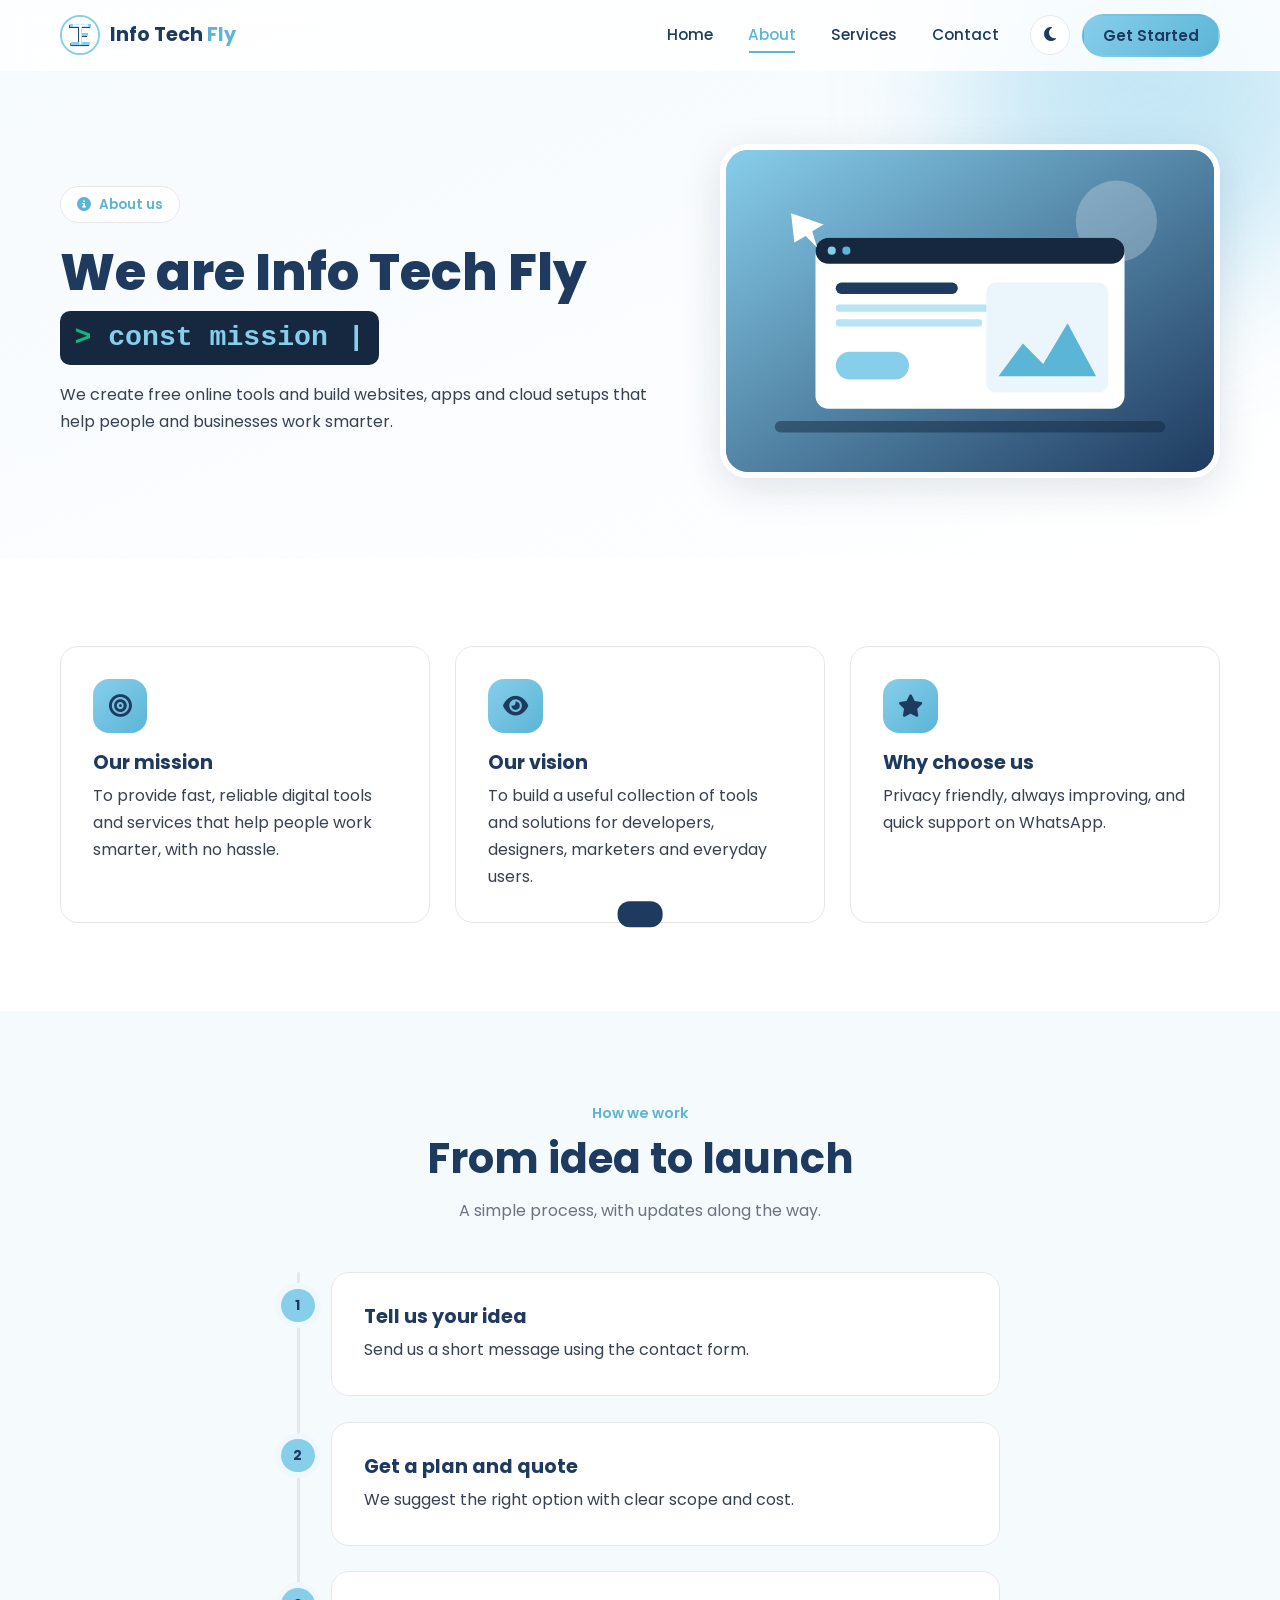
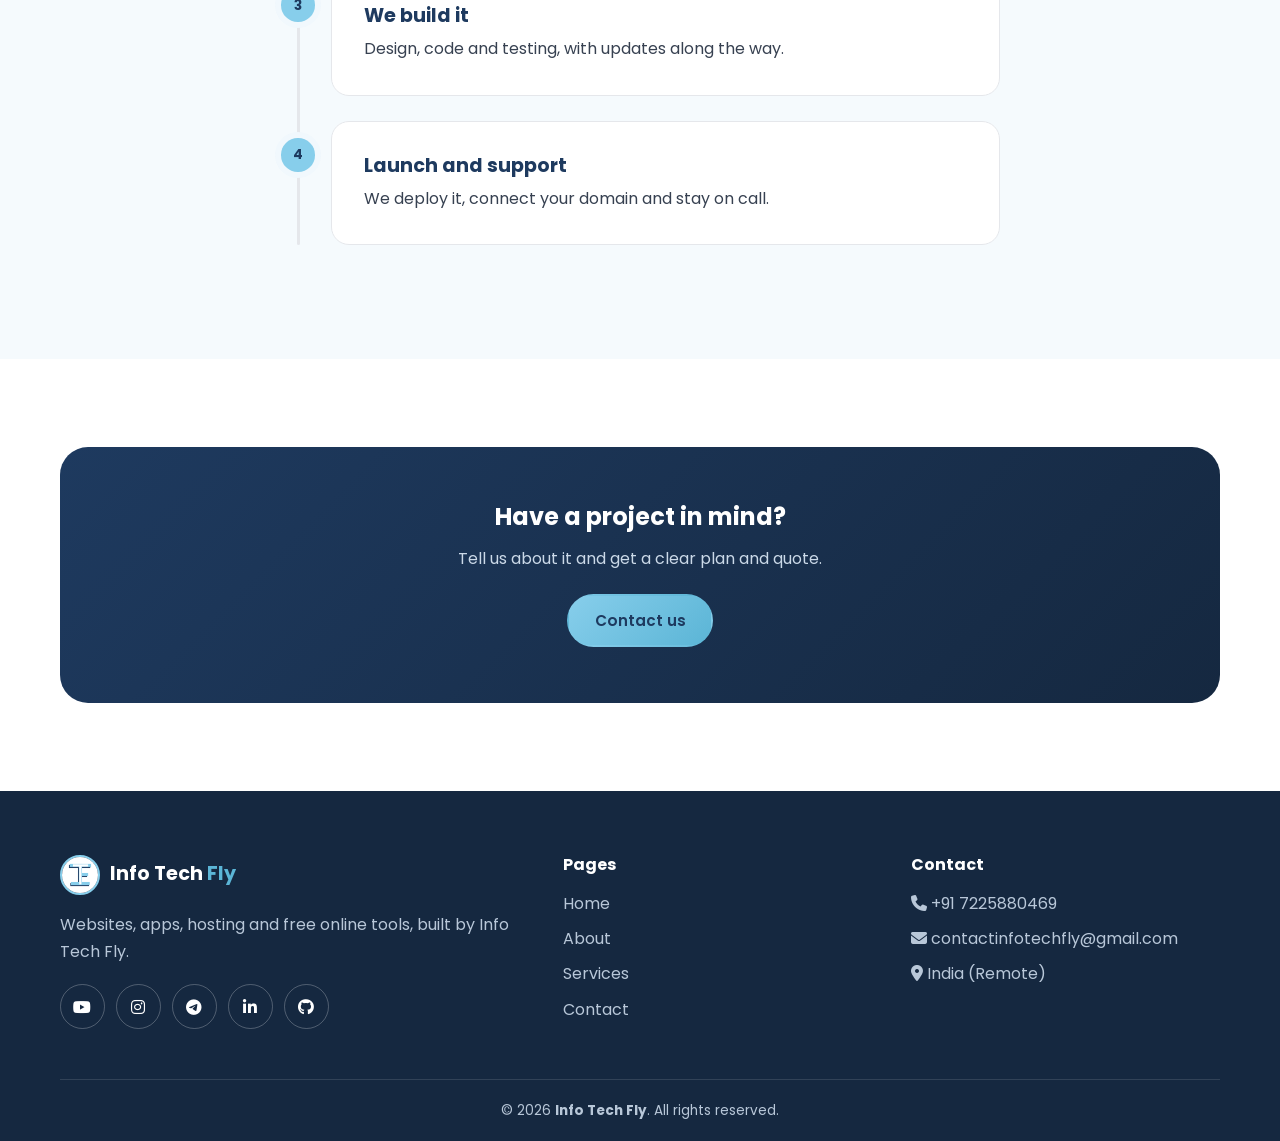
==== about.html @ 11a646c5 "Code" ====
<!DOCTYPE html>
<html lang="en">
  <head>
    <meta charset="UTF-8">
    <script async
      src="https://www.googletagmanager.com/gtag/js?id=G-BWQW6Z6Z4K"></script>
    <script>
  window.dataLayer = window.dataLayer || [];
  function gtag(){dataLayer.push(arguments);}
  gtag('js', new Date());
  gtag('config', 'G-BWQW6Z6Z4K');
</script>
    <meta name="viewport"
      content="width=device-width, initial-scale=1, viewport-fit=cover">
    <title>About | Info Tech Fly</title>
    <meta name="description"
      content="Learn about Info Tech Fly: our mission, vision and how we work.">
    <meta name="theme-color" content="#1E3A5F">
    <link rel="icon" href="img/Logo.png" type="image/png">
    <link rel="preconnect" href="https://fonts.googleapis.com"><link
      rel="preconnect" href="https://fonts.gstatic.com" crossorigin>
    <link
      href="https://fonts.googleapis.com/css2?family=Poppins:wght@400;500;600;700;800&display=swap"
      rel="stylesheet">
    <link rel="stylesheet"
      href="https://cdnjs.cloudflare.com/ajax/libs/font-awesome/6.5.1/css/all.min.css">
    <link rel="stylesheet" href="css/style.css">
    <script src="js/components.js"></script>
  </head>
  <body>
    <main>
      <section class="phero"><div class="blob a"></div><div class="wrap">
          <div data-a="left"><span class="badge"><i
                class="fa-solid fa-circle-info"></i> About us</span><h1>We are
              Info Tech Fly<span class="type code"
                data-type="const mission = &quot;simple&quot;;|laptop.open(&quot;ideas&quot;);|git push origin launch;|deploy(&quot;cloud&quot;);"></span></h1>
            <p class="lead">We create free online tools and build websites, apps
              and cloud setups that help people and businesses work
              smarter.</p></div>
          <div class="visual" data-a="right"><div class="frame"><img
                data-parallax="-0.05" src="img/about.svg"
                alt="Info Tech Fly team illustration"></div></div></div></section>
      <section><div class="wrap"><div class="grid">
            <div class="card" data-a="up"><div class="ic"><i
                  class="fa-solid fa-bullseye"></i></div><h3>Our
                mission</h3><p>To provide fast, reliable digital tools and
                services that help people work smarter, with no
                hassle.</p></div>
            <div class="card" data-a="up"><div class="ic"><i
                  class="fa-solid fa-eye"></i></div><h3>Our vision</h3><p>To
                build a useful collection of tools and solutions for developers,
                designers, marketers and everyday users.</p></div>
            <div class="card" data-a="up"><div class="ic"><i
                  class="fa-solid fa-star"></i></div><h3>Why choose
                us</h3><p>Privacy friendly, always improving, and quick support
                on WhatsApp.</p></div></div></div></section>
      <section class="alt"><div class="wrap"><div class="sh"
            data-a="up"><span>How we work</span><h2>From idea to launch</h2><p>A
              simple process, with updates along the way.</p></div><div
            class="tl"><i></i></div></div></section>
      <section><div class="wrap"><div class="cta" data-a="zoom"><h2>Have a
              project in mind?</h2><p>Tell us about it and get a clear plan and
              quote.</p><a href="contact.html" class="btn">Contact
              us</a></div></div></section>
    </main>
    <div id="site-footer"></div>
    <script src="js/data.js"></script>
    <script src="js/main.js"></script>
  </body></html>
---- css/style.css ----
:root {
  --sky: #87ceeb;
  --sky-d: #5bb5d6;
  --navy: #1e3a5f;
  --navy-d: #152840;
  --bg: #fff;
  --bg2: #f1f8fd;
  --card: #fff;
  --tx: #374151;
  --hc: #1e3a5f;
  --mu: #6b7280;
  --bd: #e5e7eb;
  --hd: rgba(255, 255, 255, 0.82);
  --sh: 0 10px 40px rgba(30, 58, 95, 0.14);
  --r: 18px;
  --t: 0.35s cubic-bezier(0.4, 0, 0.2, 1);
}
[data-theme="dark"] {
  --bg: #0b1625;
  --bg2: #0f2036;
  --card: #142842;
  --tx: #c9d6e4;
  --hc: #d7efff;
  --mu: #93a7bd;
  --bd: #24405f;
  --hd: rgba(11, 22, 37, 0.82);
  --sh: 0 10px 40px rgba(0, 0, 0, 0.45);
}
* {
  box-sizing: border-box;
  margin: 0;
  padding: 0;
}
html {
  scroll-behavior: smooth;
  scroll-padding-top: 5rem;
  -webkit-text-size-adjust: 100%;
  overflow-x: hidden;
  max-width: 100%;
}
body {
  font:
    400 16px/1.7 Poppins,
    system-ui,
    sans-serif;
  background: var(--bg);
  color: var(--tx);
  overflow-x: hidden;
  max-width: 100vw;
  position: relative;
  transition:
    background 0.3s,
    color 0.3s;
}
img {
  max-width: 100%;
  display: block;
}
a {
  color: inherit;
  text-decoration: none;
}
ul {
  list-style: none;
}
h1,
h2,
h3,
h4 {
  color: var(--hc);
  line-height: 1.2;
}
:focus-visible {
  outline: 3px solid var(--sky-d);
  outline-offset: 3px;
}
.wrap {
  width: min(1160px, 92%);
  margin: 0 auto;
}
section {
  padding: 5.5rem 0;
}
.alt {
  background: color-mix(in srgb, var(--bg2) 72%, transparent);
}
#prog {
  position: fixed;
  top: 0;
  left: 0;
  height: 3px;
  width: 100%;
  transform: scaleX(0);
  transform-origin: left;
  background: linear-gradient(90deg, var(--sky), var(--sky-d));
  z-index: 100;
}
.hdr {
  position: fixed;
  inset: 0 0 auto;
  z-index: 90;
  background: var(--hd);
  backdrop-filter: blur(14px);
  -webkit-backdrop-filter: blur(14px);
  border-bottom: 1px solid transparent;
  transition:
    box-shadow var(--t),
    border-color var(--t);
  width: 100%;
  max-width: 100vw;
}
.hdr.scrolled {
  box-shadow: 0 4px 24px rgba(0, 0, 0, 0.12);
  border-color: var(--bd);
}
.hdr .wrap {
  display: flex;
  align-items: center;
  gap: 1rem;
  height: 4.4rem;
  transition: height var(--t);
  min-width: 0;
}
.hdr.scrolled .wrap {
  height: 3.7rem;
}
.brand {
  display: flex;
  align-items: center;
  gap: 0.6rem;
  font-weight: 700;
  font-size: 1.2rem;
  color: var(--hc);
  margin-right: auto;
  min-width: 0;
}
.brand span:last-child {
  white-space: nowrap;
  overflow: hidden;
  text-overflow: ellipsis;
}
.brand b {
  color: var(--sky-d);
}
.logo {
  width: 2.5rem;
  height: 2.5rem;
  border-radius: 50%;
  overflow: hidden;
  background: #fff;
  border: 2px solid var(--sky);
  display: grid;
  place-items: center;
  transition: transform 0.6s;
  flex: none;
}
.brand:hover .logo {
  transform: rotate(360deg);
}
.logo img {
  width: 100%;
  height: 100%;
  object-fit: cover;
}
.menu {
  display: flex;
  gap: 0.3rem;
}
.menu a {
  position: relative;
  padding: 0.45rem 0.95rem;
  font-weight: 500;
  font-size: 0.95rem;
  color: var(--hc);
  border-radius: 99px;
  transition: color 0.25s;
  white-space: nowrap;
}
.menu a::after {
  content: "";
  position: absolute;
  left: 1rem;
  right: 1rem;
  bottom: 0.15rem;
  height: 2px;
  background: var(--sky-d);
  transform: scaleX(0);
  transition: transform 0.3s;
}
.menu a:hover::after,
.menu a.on::after {
  transform: scaleX(1);
}
.menu a.on {
  color: var(--sky-d);
}
.tbtn {
  width: 2.5rem;
  height: 2.5rem;
  border-radius: 50%;
  border: 1.5px solid var(--bd);
  background: var(--card);
  color: var(--hc);
  cursor: pointer;
  font-size: 1rem;
  flex: none;
  transition:
    transform 0.4s,
    background 0.3s;
}
.tbtn:hover {
  transform: rotate(25deg) scale(1.1);
  background: var(--sky);
  color: var(--navy);
}
.tbtn .fa-sun {
  display: none;
}
[data-theme="dark"] .tbtn .fa-sun {
  display: inline;
}
[data-theme="dark"] .tbtn .fa-moon {
  display: none;
}
.burger {
  display: none;
  width: 2.5rem;
  height: 2.5rem;
  border: 0;
  background: none;
  cursor: pointer;
  flex-direction: column;
  justify-content: center;
  gap: 5px;
  align-items: center;
  flex: none;
}
.burger i {
  width: 22px;
  height: 2px;
  background: var(--hc);
  transition:
    transform 0.3s,
    opacity 0.3s;
}
.burger.on i:nth-child(1) {
  transform: translateY(7px) rotate(45deg);
}
.burger.on i:nth-child(2) {
  opacity: 0;
}
.burger.on i:nth-child(3) {
  transform: translateY(-7px) rotate(-45deg);
}
.btn {
  position: relative;
  overflow: hidden;
  display: inline-flex;
  align-items: center;
  justify-content: center;
  gap: 0.55rem;
  padding: 0.8rem 1.6rem;
  border-radius: 99px;
  border: 2px solid transparent;
  font: 600 0.95rem Poppins;
  cursor: pointer;
  color: var(--navy);
  background: linear-gradient(135deg, var(--sky), var(--sky-d));
  transition:
    transform 0.25s,
    box-shadow 0.25s;
  white-space: nowrap;
}
.btn::after {
  content: "";
  position: absolute;
  top: 0;
  left: -80%;
  width: 50%;
  height: 100%;
  background: linear-gradient(
    100deg,
    transparent,
    rgba(255, 255, 255, 0.55),
    transparent
  );
  transform: skewX(-20deg);
  transition: left 0.6s;
}
.btn:hover {
  transform: translateY(-3px);
  box-shadow: 0 10px 26px rgba(91, 181, 214, 0.55);
}
.btn:hover::after {
  left: 130%;
}
.btn.out {
  background: transparent;
  border-color: var(--sky-d);
  color: var(--hc);
}
.btn.out:hover {
  background: var(--sky);
  color: var(--navy);
}
.btn:disabled {
  opacity: 0.65;
  cursor: wait;
}
.hero {
  position: relative;
  min-height: 100vh;
  display: flex;
  align-items: center;
  padding: 8rem 0 4rem;
  background: linear-gradient(
    160deg,
    color-mix(in srgb, var(--bg2) 75%, transparent),
    transparent
  );
  overflow: hidden;
}
.blob {
  position: absolute;
  border-radius: 50%;
  filter: blur(70px);
  opacity: 0.45;
  animation: blob 14s ease-in-out infinite;
  pointer-events: none;
}
.blob.a {
  width: 380px;
  height: 380px;
  background: var(--sky);
  top: -90px;
  right: -60px;
}
.blob.b {
  width: 300px;
  height: 300px;
  background: var(--sky-d);
  bottom: -80px;
  left: -60px;
  animation-delay: -6s;
  opacity: 0.3;
}
@keyframes blob {
  50% {
    transform: translate(40px, 30px) scale(1.15);
  }
}
.hero .wrap {
  position: relative;
  display: grid;
  grid-template-columns: 1.1fr 0.9fr;
  gap: 3rem;
  align-items: center;
  min-width: 0;
}
.badge {
  display: inline-flex;
  gap: 0.5rem;
  align-items: center;
  padding: 0.35rem 1rem;
  border-radius: 99px;
  background: var(--card);
  border: 1px solid var(--bd);
  color: var(--sky-d);
  font-weight: 600;
  font-size: 0.85rem;
  margin-bottom: 1.2rem;
  max-width: 100%;
}
.hero h1 {
  font-size: clamp(2.2rem, 5.2vw, 3.8rem);
  font-weight: 800;
  letter-spacing: -0.02em;
  overflow-wrap: break-word;
}
.type {
  display: block;
  min-height: 1.3em;
  color: var(--sky-d);
  overflow-wrap: break-word;
}
.type.code {
  font:
    600 0.55em/1.5 ui-monospace,
    "Cascadia Code",
    Consolas,
    monospace;
  margin-top: 0.5rem;
  padding: 0.35rem 0.9rem;
  border-radius: 10px;
  width: fit-content;
  max-width: 100%;
  background: var(--navy-d);
  color: var(--sky);
  overflow-wrap: anywhere;
}
.type.code::before {
  content: "> ";
  color: #10b981;
}
.type::after {
  content: "|";
  margin-left: 3px;
  animation: caret 1s steps(1) infinite;
}
@keyframes caret {
  50% {
    opacity: 0;
  }
}
.hero p.lead {
  margin: 1.2rem 0 2rem;
  max-width: 34rem;
  font-size: 1.1rem;
}
.row {
  display: flex;
  gap: 0.9rem;
  flex-wrap: wrap;
}
.visual {
  position: relative;
  min-width: 0;
}
.frame {
  border-radius: 28px;
  overflow: hidden;
  box-shadow: var(--sh);
  border: 6px solid var(--card);
  background: linear-gradient(135deg, var(--sky), var(--navy));
  aspect-ratio: 3/2;
  animation: float 7s ease-in-out infinite;
}
.frame img {
  width: 100%;
  height: 100%;
  object-fit: cover;
  transition: transform 0.8s;
}
.frame:hover img {
  transform: scale(1.07);
}
@keyframes float {
  50% {
    transform: translateY(-14px);
  }
}
.chip {
  position: absolute;
  width: 3.4rem;
  height: 3.4rem;
  display: grid;
  place-items: center;
  font-size: 1.5rem;
  border-radius: 16px;
  background: var(--card);
  color: var(--sky-d);
  box-shadow: var(--sh);
  animation: float var(--d, 6s) ease-in-out infinite;
}
.sh {
  text-align: center;
  max-width: 42rem;
  margin: 0 auto 3rem;
}
.sh span {
  display: inline-block;
  color: var(--sky-d);
  font-weight: 600;
  font-size: 0.9rem;
  margin-bottom: 0.5rem;
}
.sh h2 {
  font-size: clamp(1.8rem, 3.6vw, 2.6rem);
  margin-bottom: 0.8rem;
}
.sh p {
  color: var(--mu);
}
.grid {
  display: grid;
  gap: 1.6rem;
  grid-template-columns: repeat(auto-fit, minmax(260px, 1fr));
}
.card {
  background: var(--card);
  border: 1px solid var(--bd);
  border-radius: var(--r);
  padding: 2rem;
  transition:
    transform var(--t),
    box-shadow var(--t),
    border-color var(--t);
  min-width: 0;
}
.card:hover {
  transform: translateY(-8px);
  box-shadow: var(--sh);
  border-color: var(--sky-d);
}
.card .ic {
  width: 3.4rem;
  height: 3.4rem;
  display: grid;
  place-items: center;
  border-radius: 16px;
  font-size: 1.4rem;
  color: var(--navy);
  background: linear-gradient(135deg, var(--sky), var(--sky-d));
  margin-bottom: 1.1rem;
  transition: transform 0.5s;
}
.card:hover .ic {
  transform: rotate(-10deg) scale(1.12);
}
.card h3 {
  font-size: 1.2rem;
  margin-bottom: 0.5rem;
}
.split {
  display: grid;
  grid-template-columns: 1fr 1fr;
  gap: 3.5rem;
  align-items: center;
  min-width: 0;
}
.split .frame {
  animation: none;
}
.stats {
  display: grid;
  grid-template-columns: repeat(auto-fit, minmax(150px, 1fr));
  gap: 1rem;
  margin-top: -3rem;
  position: relative;
  z-index: 2;
}
.stat {
  text-align: center;
  padding: 1.6rem 1rem;
  background: var(--card);
  border-radius: var(--r);
  box-shadow: var(--sh);
  border: 1px solid var(--bd);
}
.stat b {
  display: block;
  font-size: 2.4rem;
  color: var(--sky-d);
  font-weight: 800;
  line-height: 1.1;
}
.cta {
  text-align: center;
  background: linear-gradient(135deg, var(--navy), var(--navy-d));
  color: #cbd9e8;
  border-radius: 28px;
  padding: 3.5rem 1.5rem;
}
.cta h2 {
  color: #fff;
  margin-bottom: 0.8rem;
}
.cta .btn {
  margin-top: 1.4rem;
}
.phero {
  position: relative;
  overflow: hidden;
  padding: 9rem 0 5rem;
  background: linear-gradient(
    160deg,
    color-mix(in srgb, var(--bg2) 75%, transparent),
    transparent
  );
}
.phero .wrap {
  position: relative;
  display: grid;
  grid-template-columns: 1.1fr 0.9fr;
  gap: 3rem;
  align-items: center;
  min-width: 0;
}
.phero h1 {
  font-size: clamp(2rem, 4.6vw, 3.2rem);
  font-weight: 800;
  margin-bottom: 1rem;
  overflow-wrap: break-word;
}
.tl {
  position: relative;
  max-width: 720px;
  margin: 0 auto;
  padding-left: 3.2rem;
}
.tl::before,
.tl i {
  content: "";
  position: absolute;
  left: 1.05rem;
  top: 0;
  width: 3px;
  height: 100%;
  background: var(--bd);
  border-radius: 3px;
}
.tl i {
  background: linear-gradient(var(--sky), var(--sky-d));
  transform-origin: top;
  transform: scaleY(var(--p, 0));
  transition: transform 0.15s linear;
}
.tl .it {
  position: relative;
  margin-bottom: 1.6rem;
}
.tl .it::before {
  content: attr(data-n);
  position: absolute;
  left: -3.2rem;
  top: 1rem;
  width: 2.1rem;
  height: 2.1rem;
  border-radius: 50%;
  display: grid;
  place-items: center;
  font-weight: 700;
  font-size: 0.85rem;
  background: var(--sky);
  color: var(--navy);
  box-shadow: 0 0 0 6px var(--bg);
}
.alt .tl .it::before {
  box-shadow: 0 0 0 6px var(--bg2);
}
.svc {
  padding: 0;
  overflow: hidden;
  cursor: pointer;
  display: flex;
  flex-direction: column;
  transform-style: preserve-3d;
  will-change: transform;
}
.svc.card:hover {
  transform: none;
}
.js .svc[data-a].in {
  transition:
    opacity 0.8s,
    transform 0.15s linear,
    box-shadow 0.35s,
    border-color 0.35s;
}
.media {
  position: relative;
  aspect-ratio: 3/2;
  overflow: hidden;
  background: linear-gradient(135deg, var(--sky), var(--navy));
}
.media img {
  width: 100%;
  height: 100%;
  object-fit: cover;
  transition: transform 0.7s;
}
.svc:hover .media img {
  transform: scale(1.1);
}
.peek {
  position: absolute;
  right: 0.8rem;
  top: 0.8rem;
  width: 2.4rem;
  height: 2.4rem;
  display: grid;
  place-items: center;
  border-radius: 50%;
  background: var(--card);
  color: var(--hc);
  opacity: 0;
  transform: scale(0.6);
  transition: 0.3s;
}
.svc:hover .peek {
  opacity: 1;
  transform: none;
}
.sb {
  padding: 1.5rem;
  display: flex;
  flex-direction: column;
  gap: 0.5rem;
  flex: 1;
  min-width: 0;
}
.tag {
  width: fit-content;
  font-size: 0.78rem;
  font-weight: 600;
  color: var(--sky-d);
}
.more {
  margin-top: auto;
  padding-top: 0.6rem;
  font-weight: 600;
  color: var(--hc);
}
.more i {
  transition: transform 0.3s;
}
.svc:hover .more i {
  transform: translateX(6px);
}
.chips {
  display: flex;
  flex-wrap: wrap;
  gap: 0.45rem;
}
.tc {
  display: inline-flex;
  align-items: center;
  gap: 0.4rem;
  padding: 0.25rem 0.75rem;
  border-radius: 99px;
  background: var(--bg2);
  border: 1px solid var(--bd);
  font-size: 0.8rem;
  color: var(--hc);
  min-width: 0;
}
.tc i {
  color: var(--sky-d);
}
.marq {
  overflow: hidden;
  mask-image: linear-gradient(
    90deg,
    transparent,
    #000 8%,
    #000 92%,
    transparent
  );
}
.marq div {
  display: flex;
  gap: 1rem;
  width: max-content;
  animation: mq 40s linear infinite;
}
.marq:hover div {
  animation-play-state: paused;
}
@keyframes mq {
  to {
    transform: translateX(-50%);
  }
}
.tech {
  min-width: 170px;
  text-align: center;
  padding: 1.2rem;
}
.tech i {
  font-size: 2rem;
  color: var(--sky-d);
  margin-bottom: 0.4rem;
  transition: transform 0.4s;
}
.tech:hover i {
  transform: scale(1.25) rotate(-8deg);
}
.tech h4 {
  font-size: 0.95rem;
}
.tech p {
  font-size: 0.8rem;
  color: var(--mu);
  line-height: 1.4;
}
html:has(dialog[open]) {
  overflow: hidden;
}
dialog.modal {
  margin: auto;
  width: min(980px, 94vw);
  height: min(640px, 90vh);
  border: 0;
  border-radius: 26px;
  padding: 0;
  background: var(--card);
  color: var(--tx);
  box-shadow: 0 40px 100px rgba(0, 0, 0, 0.5);
  overflow: hidden;
}
dialog.modal[open] {
  display: flex;
  flex-direction: column;
  animation: pop 0.45s cubic-bezier(0.2, 1.1, 0.3, 1);
}
dialog.modal::backdrop {
  background: rgba(11, 22, 37, 0.7);
  backdrop-filter: blur(6px);
  -webkit-backdrop-filter: blur(6px);
  animation: fade 0.3s;
}
@keyframes pop {
  from {
    opacity: 0;
    transform: scale(0.88) translateY(40px);
  }
}
@keyframes fade {
  from {
    opacity: 0;
  }
}
.mx {
  position: absolute;
  top: 0.9rem;
  right: 0.9rem;
  z-index: 5;
  width: 2.6rem;
  height: 2.6rem;
  border-radius: 50%;
  border: 1px solid var(--bd);
  background: var(--card);
  color: var(--hc);
  cursor: pointer;
  font-size: 1.1rem;
  box-shadow: 0 4px 14px rgba(0, 0, 0, 0.2);
  transition:
    transform 0.35s,
    background 0.25s;
}
.mx:hover {
  transform: rotate(90deg);
  background: var(--sky);
  color: var(--navy);
}
.mgrid {
  flex: 1;
  min-height: 0;
  display: grid;
  grid-template-columns: 0.9fr 1.1fr;
}
.mside {
  position: relative;
  display: flex;
  flex-direction: column;
  justify-content: flex-end;
  gap: 0.7rem;
  padding: 1.6rem;
  color: #dbe8f5;
  background: linear-gradient(135deg, var(--sky), var(--navy));
  overflow: hidden;
  isolation: isolate;
}
.mside img {
  position: absolute;
  inset: 0;
  width: 100%;
  height: 100%;
  object-fit: cover;
  z-index: -2;
  animation: zin 8s ease-out both;
}
@keyframes zin {
  from {
    transform: scale(1.15);
  }
}
.mside::before {
  content: "";
  position: absolute;
  inset: 0;
  z-index: -1;
  background: linear-gradient(
    180deg,
    rgba(21, 40, 64, 0.15) 0%,
    rgba(21, 40, 64, 0.92) 70%
  );
}
.mside h3 {
  color: #fff;
  font-size: 1.8rem;
}
.mside .tag {
  color: var(--sky);
  background: rgba(255, 255, 255, 0.12);
  padding: 0.2rem 0.8rem;
  border-radius: 99px;
  backdrop-filter: blur(6px);
}
.mside .tc {
  background: rgba(255, 255, 255, 0.12);
  border-color: rgba(255, 255, 255, 0.25);
  color: #fff;
}
.mside .tc i {
  color: var(--sky);
}
.mnav {
  display: flex;
  align-items: center;
  gap: 0.6rem;
  margin-top: 0.6rem;
  font-size: 0.85rem;
}
.mnav button {
  width: 2.4rem;
  height: 2.4rem;
  border-radius: 50%;
  border: 1px solid rgba(255, 255, 255, 0.35);
  background: rgba(255, 255, 255, 0.1);
  color: #fff;
  cursor: pointer;
  transition: 0.25s;
}
.mnav button:hover {
  background: var(--sky);
  color: var(--navy);
  transform: scale(1.1);
}
.mmain {
  overflow: auto;
  padding: 2rem 1.8rem 1.4rem;
  overscroll-behavior: contain;
}
.mmain h4 {
  font-size: 1.05rem;
  margin: 1.6rem 0 0.8rem;
}
.mmain > h4:first-child {
  margin-top: 0;
}
.pl {
  display: grid;
  gap: 0.6rem;
}
.pl li {
  display: flex;
  gap: 0.9rem;
  padding: 0.8rem 1rem;
  border-radius: 14px;
  background: var(--bg2);
  border: 1px solid var(--bd);
  animation: up 0.5s both;
  animation-delay: calc(var(--i) * 70ms);
  transition:
    transform 0.25s,
    border-color 0.25s;
}
.pl li:hover {
  transform: translateX(6px);
  border-color: var(--sky-d);
}
@keyframes up {
  from {
    opacity: 0;
    transform: translateY(16px);
  }
}
.pl li > i {
  flex: none;
  width: 2.2rem;
  height: 2.2rem;
  display: grid;
  place-items: center;
  border-radius: 10px;
  background: linear-gradient(135deg, var(--sky), var(--sky-d));
  color: var(--navy);
}
.pl strong {
  color: var(--hc);
  display: block;
  line-height: 1.3;
}
.pl span {
  display: block;
  font-size: 0.88rem;
  color: var(--mu);
  line-height: 1.5;
}
.pk {
  display: grid;
  grid-template-columns: 1fr 1fr;
  gap: 0.5rem 0.8rem;
  font-size: 0.92rem;
}
.pk i {
  color: #10b981;
  margin-right: 0.4rem;
}
.mbar {
  display: flex;
  align-items: center;
  justify-content: space-between;
  gap: 1rem;
  flex-wrap: wrap;
  padding: 1rem 1.8rem;
  border-top: 1px solid var(--bd);
  background: var(--card);
}
.mbar small {
  color: var(--mu);
}
.mbar small i {
  color: var(--sky-d);
  margin-right: 0.4rem;
}
.mbar .row {
  margin-left: auto;
}
@media (max-width: 760px) {
  dialog.modal {
    height: 92vh;
  }
  .mgrid {
    grid-template-columns: 1fr;
    overflow: auto;
  }
  .mside {
    min-height: 230px;
  }
  .mmain {
    overflow: visible;
  }
  .pk {
    grid-template-columns: 1fr;
  }
  .mbar small {
    display: none;
  }
  .mbar .row {
    width: 100%;
  }
  .mbar .btn {
    flex: 1;
  }
}
.cgrid {
  display: grid;
  grid-template-columns: 0.8fr 1.2fr;
  gap: 2.5rem;
  align-items: start;
  min-width: 0;
}
.cc {
  display: flex;
  gap: 1rem;
  align-items: center;
  padding: 1.2rem 1.4rem;
  margin-bottom: 1rem;
  min-width: 0;
}
.cc .ic {
  margin: 0;
  flex: none;
  position: relative;
}
.cc .ic::after {
  content: "";
  position: absolute;
  inset: 0;
  border-radius: 16px;
  border: 2px solid var(--sky);
  animation: ring 2.4s ease-out infinite;
}
@keyframes ring {
  to {
    transform: scale(1.6);
    opacity: 0;
  }
}
.cc h4 {
  font-size: 1rem;
}
.cc p {
  font-size: 0.9rem;
  color: var(--mu);
  overflow-wrap: anywhere;
}
.soc {
  display: flex;
  gap: 0.7rem;
  margin-top: 1.2rem;
  flex-wrap: wrap;
}
.soc a {
  width: 2.8rem;
  height: 2.8rem;
  display: grid;
  place-items: center;
  border-radius: 50%;
  border: 1.5px solid var(--bd);
  color: var(--hc);
  transition: 0.3s;
  flex: none;
}
.soc a:hover {
  background: var(--sky);
  color: var(--navy);
  transform: translateY(-4px) rotate(8deg);
}
.fw {
  position: relative;
  overflow: hidden;
  padding: 2.2rem;
}
.fw h3 {
  font-size: 1.5rem;
  margin-bottom: 0.3rem;
}
.fw > p {
  color: var(--mu);
  margin-bottom: 1rem;
}
label {
  display: block;
  font-weight: 500;
  font-size: 0.88rem;
  margin: 1rem 0 0.3rem;
  color: var(--hc);
}
input,
textarea {
  width: 100%;
  padding: 0.8rem 1rem;
  border-radius: 12px;
  border: 1.5px solid var(--bd);
  background: var(--bg);
  color: var(--tx);
  font: inherit;
  transition:
    border-color 0.25s,
    box-shadow 0.25s;
}
input:focus,
textarea:focus {
  outline: 0;
  border-color: var(--sky-d);
  box-shadow: 0 0 0 4px rgba(135, 206, 235, 0.35);
}
.two {
  display: grid;
  grid-template-columns: 1fr 1fr;
  gap: 0 1rem;
  min-width: 0;
}
.fw .btn {
  width: 100%;
  margin-top: 1.4rem;
}
.hp {
  position: absolute;
  left: -9999px;
  opacity: 0;
}
.plane {
  position: absolute;
  left: -4rem;
  bottom: 2rem;
  font-size: 2.6rem;
  color: var(--sky-d);
  opacity: 0;
  pointer-events: none;
}
.fly .plane {
  animation: fly 2s ease-in forwards;
}
@keyframes fly {
  0% {
    opacity: 1;
    transform: translate(0, 0) rotate(0);
  }
  40% {
    transform: translate(45vw, -8rem) rotate(-15deg);
  }
  100% {
    opacity: 0;
    transform: translate(110vw, -24rem) rotate(-25deg);
  }
}
.env {
  font-size: clamp(7rem, 16vw, 11rem);
  color: var(--sky-d);
  text-align: center;
  animation: float 5s ease-in-out infinite;
  filter: drop-shadow(0 20px 30px rgba(30, 58, 95, 0.3));
}
#toast {
  position: fixed;
  left: 50%;
  bottom: 1.5rem;
  transform: translate(-50%, 200%);
  background: var(--navy);
  color: #fff;
  padding: 0.8rem 1.4rem;
  border-radius: 12px;
  font-weight: 500;
  transition: transform 0.35s;
  z-index: 200;
  max-width: 92vw;
}
#toast.on {
  transform: translate(-50%, 0);
}
#toast.bad {
  background: #ef4444;
}
.ftr {
  background: var(--navy-d);
  color: #b8c7d8;
  padding: 4rem 0 0;
  overflow: hidden;
}
.fg {
  display: grid;
  grid-template-columns: 1.5fr 1fr 1fr;
  gap: 2.5rem;
  min-width: 0;
}
.ftr .brand {
  color: #fff;
  margin: 0 0 1rem;
}
.ftr h4 {
  color: #fff;
  margin-bottom: 1rem;
}
.ftr li {
  margin-bottom: 0.5rem;
  overflow-wrap: anywhere;
}
.ftr li a {
  transition:
    color 0.2s,
    padding 0.2s;
}
.ftr li a:hover {
  color: var(--sky);
  padding-left: 6px;
}
.ftr .soc a {
  color: #fff;
  border-color: rgba(255, 255, 255, 0.25);
}
.fb {
  margin-top: 3rem;
  padding: 1.2rem 0;
  border-top: 1px solid rgba(255, 255, 255, 0.12);
  text-align: center;
  font-size: 0.85rem;
}
.js [data-a] {
  opacity: 0;
  transition:
    opacity 0.8s ease,
    transform 0.8s cubic-bezier(0.2, 0.8, 0.2, 1);
  transition-delay: var(--dl, 0s);
}
.js [data-a="up"] {
  transform: translateY(44px);
}
.js [data-a="left"] {
  transform: translateX(-60px);
}
.js [data-a="right"] {
  transform: translateX(60px);
}
.js [data-a="zoom"] {
  transform: scale(0.88);
}
.js [data-a].in {
  opacity: 1;
  transform: none;
}
@media (max-width: 900px) {
  .hero .wrap,
  .phero .wrap,
  .split,
  .cgrid {
    grid-template-columns: 1fr;
  }
  .visual,
  .phero .visual {
    order: -1;
    max-width: 30rem;
    margin: 0 auto;
    width: 100%;
  }
  .burger {
    display: flex;
  }
  .menu {
    position: fixed;
    left: 0;
    right: 0;
    top: 4.4rem;
    flex-direction: column;
    padding: 1rem;
    background: var(--card);
    border-bottom: 1px solid var(--bd);
    box-shadow: var(--sh);
    transform: translateY(-130%);
    transition: transform 0.4s;
    max-width: 100vw;
    overflow-x: hidden;
  }
  .menu.on {
    transform: none;
  }
  .menu a {
    padding: 0.8rem 1rem;
  }
  .fg {
    grid-template-columns: 1fr;
  }
  .hero {
    min-height: auto;
  }
  section {
    padding: 4rem 0;
  }
}
@media (max-width: 560px) {
  .two,
  .pk {
    grid-template-columns: 1fr;
  }
  .fw {
    padding: 1.4rem;
  }
  .brand span {
    font-size: 1.05rem;
  }
  .brand span:last-child {
    max-width: 9rem;
  }
  .hdr .wrap {
    gap: 0.6rem;
  }
  section {
    padding: 3rem 0;
  }
  .hero h1,
  .phero h1 {
    font-size: clamp(1.8rem, 7vw, 2.4rem);
  }
}
@media (prefers-reduced-motion: reduce) {
  *,
  ::before,
  ::after {
    animation: none !important;
    transition: none !important;
  }
  .js [data-a] {
    opacity: 1;
    transform: none;
  }
  html {
    scroll-behavior: auto;
  }
}
.bgfx {
  position: fixed;
  inset: 0;
  z-index: 0;
  overflow: hidden;
  pointer-events: none;
  transition: transform 0.5s ease-out;
  max-width: 100vw;
  max-height: 100vh;
}
.bgfx i,
.bgfx b {
  position: absolute;
  left: var(--x);
  top: 100%;
  font-size: var(--s);
  color: var(--sky-d);
  opacity: 0;
  will-change: transform, opacity;
  animation: drift var(--d) linear var(--dl) infinite;
}
.bgfx b {
  font:
    600 calc(var(--s) * 0.6)/1 ui-monospace,
    Consolas,
    monospace;
  color: var(--sky-d);
}
@keyframes drift {
  0% {
    opacity: 0;
    transform: translate3d(0, 0, 0) rotate(0);
  }
  10% {
    opacity: var(--o);
  }
  50% {
    transform: translate3d(var(--sx), -60vh, 0) rotate(var(--r));
  }
  90% {
    opacity: var(--o);
  }
  100% {
    opacity: 0;
    transform: translate3d(calc(var(--sx) * -1), -120vh, 0)
      rotate(calc(var(--r) * 2));
  }
}
[data-theme="dark"] .bgfx i,
[data-theme="dark"] .bgfx b {
  --o: 0.2;
}
main,
.ftr {
  position: relative;
  z-index: 1;
}
@media (prefers-reduced-motion: reduce) {
  .bgfx i,
  .bgfx b {
    animation: none !important;
    top: var(--y);
    opacity: 0.1;
  }
}
.desk-actions {
  display: flex;
  align-items: center;
  gap: 0.7rem;
  flex: none;
}
.mob-actions {
  display: none;
}
@media (max-width: 900px) {
  .desk-actions {
    display: none;
  }
  .mob-actions {
    display: flex;
    align-items: center;
    gap: 0.6rem;
    width: 100%;
    margin-top: 0.6rem;
  }
  .mob-actions .tbtn {
    flex: none;
  }
  .mob-actions .mob-cta {
    flex: 1;
    display: inline-flex;
    justify-content: center;
  }
}
@media (min-width: 901px) {
  .mob-actions {
    display: none;
  }
}
@media (max-width: 480px) {
  .chip {
    display: none;
  }
}
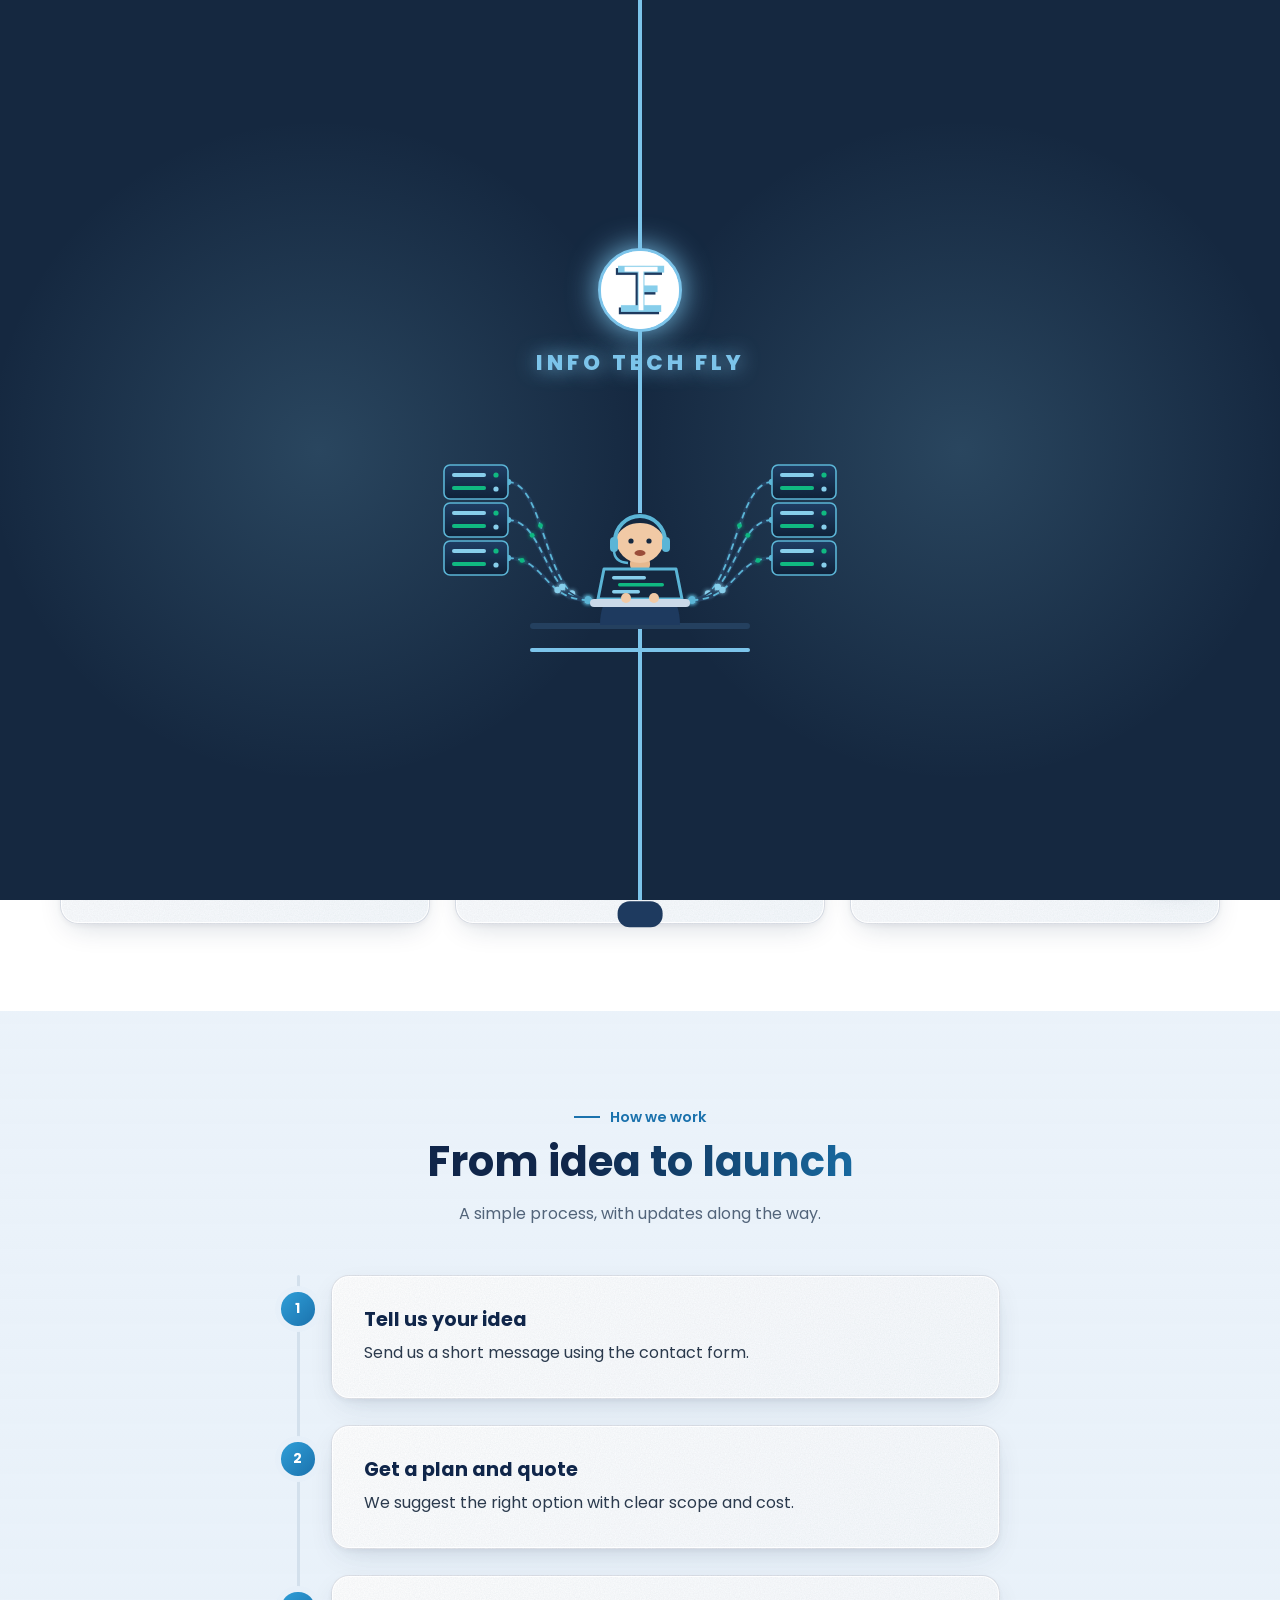
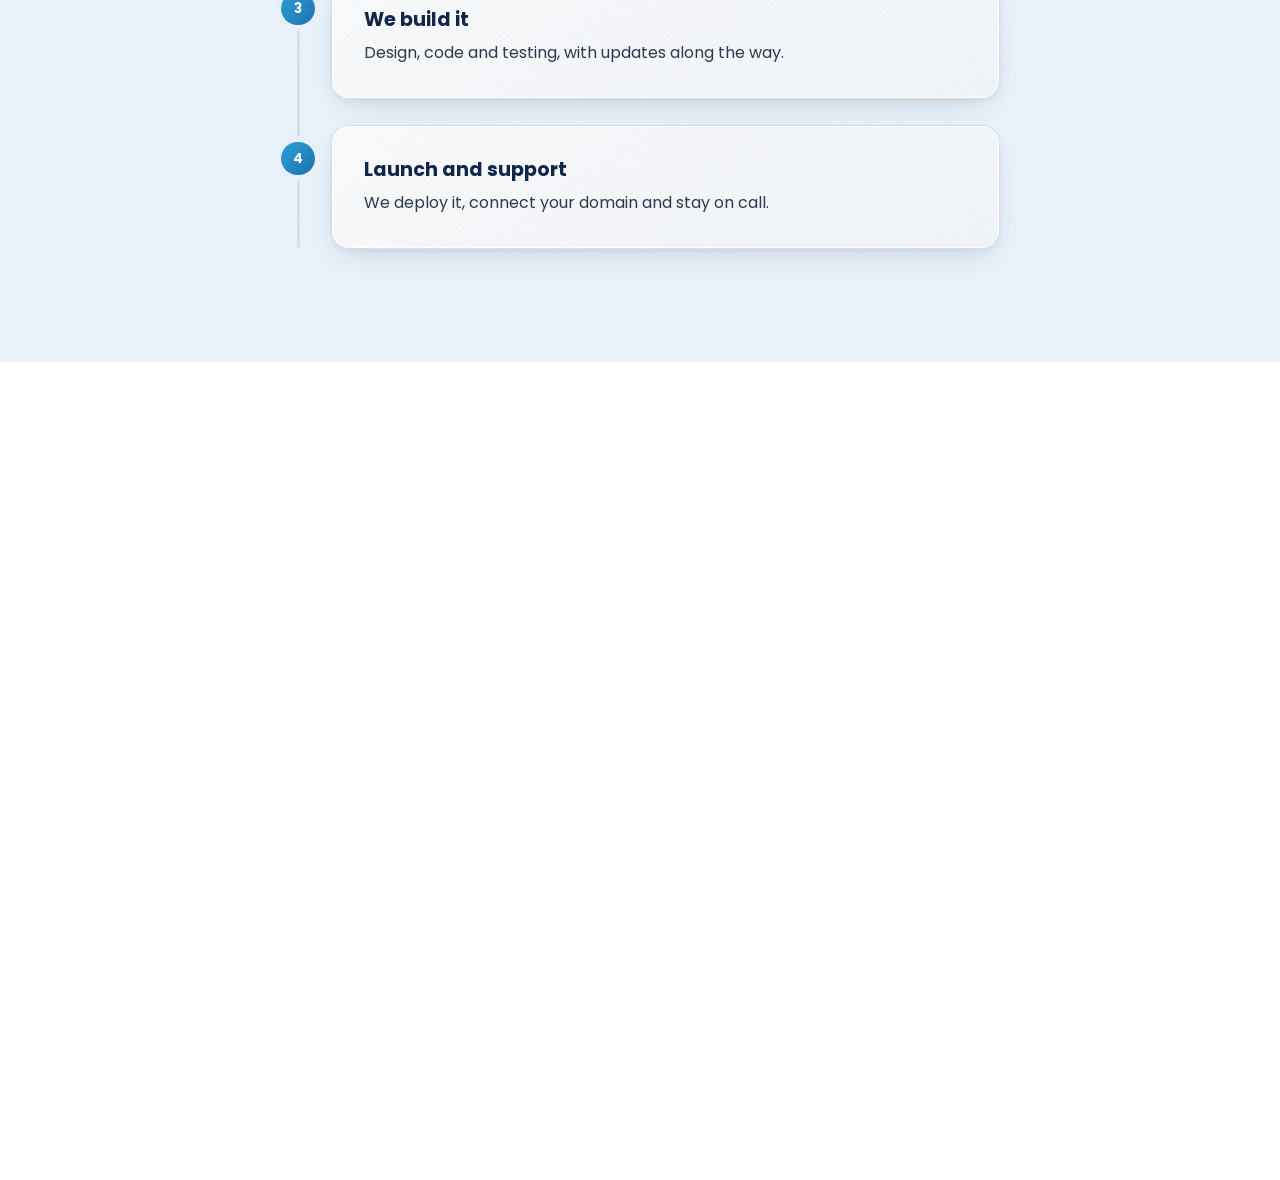
==== commit c81096a2: "Add website code." ====
--- a/about.html
+++ b/about.html
@@ -1,69 +1,212 @@
 <!DOCTYPE html>
 <html lang="en">
-  <head>
-    <meta charset="UTF-8">
-    <script async
-      src="https://www.googletagmanager.com/gtag/js?id=G-BWQW6Z6Z4K"></script>
-    <script>
-  window.dataLayer = window.dataLayer || [];
-  function gtag(){dataLayer.push(arguments);}
-  gtag('js', new Date());
-  gtag('config', 'G-BWQW6Z6Z4K');
-</script>
-    <meta name="viewport"
-      content="width=device-width, initial-scale=1, viewport-fit=cover">
-    <title>About | Info Tech Fly</title>
-    <meta name="description"
-      content="Learn about Info Tech Fly: our mission, vision and how we work.">
-    <meta name="theme-color" content="#1E3A5F">
-    <link rel="icon" href="img/Logo.png" type="image/png">
-    <link rel="preconnect" href="https://fonts.googleapis.com"><link
-      rel="preconnect" href="https://fonts.gstatic.com" crossorigin>
-    <link
-      href="https://fonts.googleapis.com/css2?family=Poppins:wght@400;500;600;700;800&display=swap"
-      rel="stylesheet">
-    <link rel="stylesheet"
-      href="https://cdnjs.cloudflare.com/ajax/libs/font-awesome/6.5.1/css/all.min.css">
-    <link rel="stylesheet" href="css/style.css">
-    <script src="js/components.js"></script>
-  </head>
-  <body>
-    <main>
-      <section class="phero"><div class="blob a"></div><div class="wrap">
-          <div data-a="left"><span class="badge"><i
-                class="fa-solid fa-circle-info"></i> About us</span><h1>We are
-              Info Tech Fly<span class="type code"
-                data-type="const mission = &quot;simple&quot;;|laptop.open(&quot;ideas&quot;);|git push origin launch;|deploy(&quot;cloud&quot;);"></span></h1>
-            <p class="lead">We create free online tools and build websites, apps
-              and cloud setups that help people and businesses work
-              smarter.</p></div>
-          <div class="visual" data-a="right"><div class="frame"><img
-                data-parallax="-0.05" src="img/about.svg"
-                alt="Info Tech Fly team illustration"></div></div></div></section>
-      <section><div class="wrap"><div class="grid">
-            <div class="card" data-a="up"><div class="ic"><i
-                  class="fa-solid fa-bullseye"></i></div><h3>Our
-                mission</h3><p>To provide fast, reliable digital tools and
-                services that help people work smarter, with no
-                hassle.</p></div>
-            <div class="card" data-a="up"><div class="ic"><i
-                  class="fa-solid fa-eye"></i></div><h3>Our vision</h3><p>To
-                build a useful collection of tools and solutions for developers,
-                designers, marketers and everyday users.</p></div>
-            <div class="card" data-a="up"><div class="ic"><i
-                  class="fa-solid fa-star"></i></div><h3>Why choose
-                us</h3><p>Privacy friendly, always improving, and quick support
-                on WhatsApp.</p></div></div></div></section>
-      <section class="alt"><div class="wrap"><div class="sh"
-            data-a="up"><span>How we work</span><h2>From idea to launch</h2><p>A
-              simple process, with updates along the way.</p></div><div
-            class="tl"><i></i></div></div></section>
-      <section><div class="wrap"><div class="cta" data-a="zoom"><h2>Have a
-              project in mind?</h2><p>Tell us about it and get a clear plan and
-              quote.</p><a href="contact.html" class="btn">Contact
-              us</a></div></div></section>
-    </main>
-    <div id="site-footer"></div>
-    <script src="js/data.js"></script>
-    <script src="js/main.js"></script>
-  </body></html>+
+<head>
+  <meta charset="UTF-8">
+  <script async src="https://www.googletagmanager.com/gtag/js?id=G-BWQW6Z6Z4K"></script>
+  <script>
+    window.dataLayer = window.dataLayer || [];
+    function gtag() { dataLayer.push(arguments); }
+    gtag('js', new Date());
+    gtag('config', 'G-BWQW6Z6Z4K');
+  </script>
+  <meta name="viewport" content="width=device-width, initial-scale=1, viewport-fit=cover">
+  <title>About Info Tech Fly | Web, App & Cloud Experts</title>
+  <meta name="description" content="Learn about Info Tech Fly: our mission, vision and how we take your website, app or cloud setup from idea to launch.">
+  <meta name="theme-color" content="#1E3A5F">
+  <meta name="keywords" content="web development, website design, WordPress development, web app development, software development, cloud hosting, AWS deployment, cybersecurity, website security, malware removal, SSL, website maintenance, free online tools, Info Tech Fly, India">
+  <meta name="author" content="Info Tech Fly">
+  <meta name="robots" content="index, follow, max-image-preview:large, max-snippet:-1, max-video-preview:-1">
+  <meta name="geo.region" content="IN">
+  <meta name="geo.placename" content="India">
+  <link rel="canonical" href="https://www.infotechfly.com/about.html">
+  <meta property="og:type" content="website">
+  <meta property="og:site_name" content="Info Tech Fly">
+  <meta property="og:locale" content="en_IN">
+  <meta property="og:title" content="About Info Tech Fly | Web, App & Cloud Experts">
+  <meta property="og:description" content="Learn about Info Tech Fly: our mission, vision and how we take your website, app or cloud setup from idea to launch.">
+  <meta property="og:url" content="https://www.infotechfly.com/about.html">
+  <meta property="og:image" content="https://www.infotechfly.com/img/Logo.png">
+  <meta property="og:image:alt" content="Info Tech Fly logo">
+  <meta name="twitter:card" content="summary">
+  <meta name="twitter:title" content="About Info Tech Fly | Web, App & Cloud Experts">
+  <meta name="twitter:description" content="Learn about Info Tech Fly: our mission, vision and how we take your website, app or cloud setup from idea to launch.">
+  <meta name="twitter:image" content="https://www.infotechfly.com/img/Logo.png">
+  <!-- Google Search Console: paste your verification tag here -->
+  <!-- <meta name="google-site-verification" content="YOUR_CODE"> -->
+  <link rel="icon" href="img/Logo.png" type="image/png">
+  <link rel="preconnect" href="https://fonts.googleapis.com">
+  <link rel="preconnect" href="https://fonts.gstatic.com" crossorigin>
+  <link href="https://fonts.googleapis.com/css2?family=Poppins:wght@400;500;600;700;800&display=swap" rel="stylesheet">
+  <link rel="stylesheet" href="https://cdnjs.cloudflare.com/ajax/libs/font-awesome/6.5.1/css/all.min.css">
+  <link rel="stylesheet" href="css/style.css">
+  <link rel="stylesheet" href="css/theme.css">
+  <script src="js/components.js"></script>
+  <script src="js/effects.js"></script>
+  <script type="application/ld+json">
+{
+  "@context": "https://schema.org",
+  "@graph": [
+    {
+      "@type": "Organization",
+      "@id": "https://www.infotechfly.com/#org",
+      "name": "Info Tech Fly",
+      "url": "https://www.infotechfly.com/",
+      "logo": {
+        "@type": "ImageObject",
+        "url": "https://www.infotechfly.com/img/Logo.png"
+      },
+      "image": "https://www.infotechfly.com/img/Logo.png",
+      "description": "Info Tech Fly builds websites, web apps and software, and provides cloud hosting, cybersecurity and maintenance services.",
+      "email": "contactinfotechfly@gmail.com",
+      "telephone": "+91 7225880469",
+      "areaServed": {
+        "@type": "Country",
+        "name": "India"
+      },
+      "knowsAbout": [
+        "Web development",
+        "WordPress",
+        "Web apps",
+        "Cloud hosting",
+        "AWS",
+        "Cybersecurity",
+        "Website security"
+      ],
+      "sameAs": [
+        "https://www.youtube.com/@InfoTechFly",
+        "https://www.instagram.com/infotechfly/",
+        "https://t.me/infotechfly",
+        "https://www.linkedin.com/company/infotechfly/",
+        "https://github.com/infotechfly"
+      ],
+      "contactPoint": {
+        "@type": "ContactPoint",
+        "contactType": "customer support",
+        "telephone": "+91 7225880469",
+        "email": "contactinfotechfly@gmail.com",
+        "areaServed": "IN",
+        "availableLanguage": "English"
+      }
+    },
+    {
+      "@type": "WebSite",
+      "@id": "https://www.infotechfly.com/#website",
+      "url": "https://www.infotechfly.com/",
+      "name": "Info Tech Fly",
+      "inLanguage": "en",
+      "publisher": {
+        "@id": "https://www.infotechfly.com/#org"
+      }
+    },
+    {
+      "@type": "AboutPage",
+      "@id": "https://www.infotechfly.com/about.html#webpage",
+      "url": "https://www.infotechfly.com/about.html",
+      "name": "About Info Tech Fly | Web, App & Cloud Experts",
+      "description": "Learn about Info Tech Fly: our mission, vision and how we take your website, app or cloud setup from idea to launch.",
+      "isPartOf": {
+        "@id": "https://www.infotechfly.com/#website"
+      },
+      "about": {
+        "@id": "https://www.infotechfly.com/#org"
+      },
+      "inLanguage": "en"
+    },
+    {
+      "@type": "BreadcrumbList",
+      "itemListElement": [
+        {
+          "@type": "ListItem",
+          "position": 1,
+          "name": "Home",
+          "item": "https://www.infotechfly.com/"
+        },
+        {
+          "@type": "ListItem",
+          "position": 2,
+          "name": "About",
+          "item": "https://www.infotechfly.com/about.html"
+        }
+      ]
+    }
+  ]
+}
+  </script>
+</head>
+
+<body>
+  <main>
+    <section class="phero">
+      <div class="blob a"></div>
+      <div class="wrap">
+        <div data-a="left"><span class="badge"><i class="fa-solid fa-circle-info"></i> About us</span>
+          <h1>We are
+            Info Tech Fly<span aria-hidden="true" class="type code"
+              data-type="const mission = &quot;simple&quot;;|laptop.open(&quot;ideas&quot;);|git push origin launch;|deploy(&quot;cloud&quot;);"></span>
+          </h1>
+          <p class="lead">We create free online tools and build websites, apps
+            and cloud setups that help people and businesses work
+            smarter.</p>
+        </div>
+        <div class="visual" data-a="right">
+          <div class="frame"><img data-parallax="-0.05" src="img/about.svg" alt="Info Tech Fly team illustration"></div>
+        </div>
+      </div>
+    </section>
+    <section>
+      <div class="wrap">
+        <div class="grid">
+          <div class="card" data-a="up">
+            <div class="ic"><i class="fa-solid fa-bullseye"></i></div>
+            <h3>Our
+              mission</h3>
+            <p>To provide fast, reliable digital tools and
+              services that help people work smarter, with no
+              hassle.</p>
+          </div>
+          <div class="card" data-a="up">
+            <div class="ic"><i class="fa-solid fa-eye"></i></div>
+            <h3>Our vision</h3>
+            <p>To
+              build a useful collection of tools and solutions for developers,
+              designers, marketers and everyday users.</p>
+          </div>
+          <div class="card" data-a="up">
+            <div class="ic"><i class="fa-solid fa-star"></i></div>
+            <h3>Why choose
+              us</h3>
+            <p>Privacy friendly, always improving, and quick support
+              on WhatsApp.</p>
+          </div>
+        </div>
+      </div>
+    </section>
+    <section class="alt">
+      <div class="wrap">
+        <div class="sh" data-a="up"><span>How we work</span>
+          <h2>From idea to launch</h2>
+          <p>A
+            simple process, with updates along the way.</p>
+        </div>
+        <div class="tl"><i></i></div>
+      </div>
+    </section>
+    <section>
+      <div class="wrap">
+        <div class="cta" data-a="zoom">
+          <h2>Have a
+            project in mind?</h2>
+          <p>Tell us about it and get a clear plan and
+            quote.</p><a href="contact.html" class="btn">Contact us <i class="fa-solid fa-arrow-right" aria-hidden="true"></i></a>
+        </div>
+      </div>
+    </section>
+  </main>
+  <div id="site-footer"></div>
+  <script src="js/data.js"></script>
+  <script src="js/main.js"></script>
+  <script src="js/network.js"></script>
+</body>
+
+</html>
--- a/css/style.css
+++ b/css/style.css
@@ -1369,70 +1369,10 @@
     scroll-behavior: auto;
   }
 }
-.bgfx {
-  position: fixed;
-  inset: 0;
-  z-index: 0;
-  overflow: hidden;
-  pointer-events: none;
-  transition: transform 0.5s ease-out;
-  max-width: 100vw;
-  max-height: 100vh;
-}
-.bgfx i,
-.bgfx b {
-  position: absolute;
-  left: var(--x);
-  top: 100%;
-  font-size: var(--s);
-  color: var(--sky-d);
-  opacity: 0;
-  will-change: transform, opacity;
-  animation: drift var(--d) linear var(--dl) infinite;
-}
-.bgfx b {
-  font:
-    600 calc(var(--s) * 0.6)/1 ui-monospace,
-    Consolas,
-    monospace;
-  color: var(--sky-d);
-}
-@keyframes drift {
-  0% {
-    opacity: 0;
-    transform: translate3d(0, 0, 0) rotate(0);
-  }
-  10% {
-    opacity: var(--o);
-  }
-  50% {
-    transform: translate3d(var(--sx), -60vh, 0) rotate(var(--r));
-  }
-  90% {
-    opacity: var(--o);
-  }
-  100% {
-    opacity: 0;
-    transform: translate3d(calc(var(--sx) * -1), -120vh, 0)
-      rotate(calc(var(--r) * 2));
-  }
-}
-[data-theme="dark"] .bgfx i,
-[data-theme="dark"] .bgfx b {
-  --o: 0.2;
-}
 main,
 .ftr {
   position: relative;
   z-index: 1;
-}
-@media (prefers-reduced-motion: reduce) {
-  .bgfx i,
-  .bgfx b {
-    animation: none !important;
-    top: var(--y);
-    opacity: 0.1;
-  }
 }
 .desk-actions {
   display: flex;
--- a/css/theme.css
+++ b/css/theme.css
@@ -0,0 +1,602 @@
+@property --a{syntax:'<angle>';initial-value:0deg;inherits:false}
+:root{--glass:rgba(255,255,255,.66);--glassb:rgba(91,181,214,.38)}
+[data-theme=dark]{--glass:rgba(255,255,255,.05);--glassb:rgba(135,206,235,.26)}
+
+/* cursor glow */
+#glow{position:fixed;width:420px;height:420px;margin:-210px 0 0 -210px;border-radius:50%;background:radial-gradient(circle,color-mix(in srgb,var(--sky) 22%,transparent),transparent 65%);pointer-events:none;z-index:0;left:-999px;top:0}
+
+/* floating glass pill header (centered with margin, no transform, so the mobile drawer can be fixed to the screen) */
+.hdr{inset:12px 0 auto 0;margin:0 auto;transform:none;width:min(1180px,94%);max-width:none;border-radius:60px;background:var(--glass);border:1px solid var(--glassb);box-shadow:var(--sh)}
+.hdr.scrolled{border-color:var(--sky-d)}
+.hdr .wrap{width:100%;padding:0 1rem;height:4rem}.hdr.scrolled .wrap{height:3.6rem}
+.menu a::after{display:none}
+.menu a.on{background:var(--sky);color:var(--navy);box-shadow:0 0 18px color-mix(in srgb,var(--sky) 65%,transparent)}
+.menu a:hover:not(.on){color:var(--sky-d)}
+.mclose{display:none}
+#scrim{position:fixed;inset:0;z-index:89;background:rgba(6,14,26,.55);backdrop-filter:blur(3px);-webkit-backdrop-filter:blur(3px);opacity:0;pointer-events:none;transition:opacity .35s}
+html.menu-open #scrim{opacity:1;pointer-events:auto}
+html.menu-open{overflow:hidden}
+@media(min-width:901px){#scrim{display:none}}
+
+/* headings, buttons */
+.hero h1,.phero h1,.sh h2{background:linear-gradient(90deg,var(--hc) 35%,var(--sky-d));-webkit-background-clip:text;background-clip:text;color:transparent}
+.sh span,.tag{display:inline-flex;align-items:center;gap:.6rem}
+.sh span::before,.tag::before{content:"";width:26px;height:2px;background:var(--sky-d);box-shadow:0 0 10px var(--sky-d)}
+.btn{box-shadow:0 0 22px color-mix(in srgb,var(--sky) 45%,transparent)}
+.btn.out{background:var(--glass);backdrop-filter:blur(10px);box-shadow:none}
+
+/* glass cards with corner bracket */
+.card,.stat{background:var(--glass);backdrop-filter:blur(18px) saturate(150%);-webkit-backdrop-filter:blur(18px) saturate(150%);border-color:var(--glassb);box-shadow:var(--sh),inset 0 1px 0 rgba(255,255,255,.14)}
+.card{position:relative;transform-style:preserve-3d}
+.card:not(.it):not(.svc):not(.tech)::before{content:"";position:absolute;top:10px;left:10px;width:18px;height:18px;border-top:2px solid var(--sky-d);border-left:2px solid var(--sky-d);border-radius:6px 0 0 0;opacity:.7;pointer-events:none}
+.card:not(.svc):not(.fw){transition:border-color .3s,box-shadow .3s,transform .15s}
+.card:hover{box-shadow:0 0 34px color-mix(in srgb,var(--sky) 40%,transparent),var(--sh)}
+.card .ic{box-shadow:0 0 18px color-mix(in srgb,var(--sky) 45%,transparent)}
+.stat b{text-shadow:0 0 20px color-mix(in srgb,var(--sky) 55%,transparent)}
+
+/* images: scan line + rotating neon border on the hero picture */
+.frame{position:relative}
+.frame::after{content:"";position:absolute;left:0;right:0;height:60px;top:-60px;background:linear-gradient(180deg,transparent,color-mix(in srgb,var(--sky) 40%,transparent),transparent);animation:scan 4s linear infinite;pointer-events:none}
+@keyframes scan{to{top:110%}}
+.hero .frame{border:4px solid transparent;background:linear-gradient(var(--navy),var(--navy)) padding-box,conic-gradient(from var(--a),transparent 0 55%,var(--sky-d),transparent) border-box;animation:float 7s ease-in-out infinite,sa 5s linear infinite;filter:drop-shadow(0 0 12px color-mix(in srgb,var(--sky-d) 60%,transparent))}
+@keyframes sa{to{--a:360deg}}
+
+/* ticker */
+.tick{position:relative;z-index:1;overflow:hidden;border-block:1px solid var(--glassb);background:var(--glass);backdrop-filter:blur(10px);padding:14px 0}
+.tick div{display:flex;gap:56px;width:max-content;animation:mq 30s linear infinite;font-weight:600;font-size:.85rem;color:var(--sky-d);letter-spacing:2px;white-space:nowrap}
+.tick+.wrap .stats{margin-top:2.5rem}
+
+/* back to top, footer glow */
+.ib{position:fixed;right:20px;bottom:104px;width:42px;height:42px;border-radius:50%;border:1px solid var(--glassb);background:var(--glass);backdrop-filter:blur(10px);color:var(--hc);cursor:pointer;opacity:0;pointer-events:none;z-index:94;transition:.3s}
+.ib.show{opacity:1;pointer-events:auto}.ib:hover{background:var(--sky);color:var(--navy);box-shadow:0 0 18px var(--sky)}
+.ftr{border-top:1px solid var(--sky-d);box-shadow:0 -10px 40px color-mix(in srgb,var(--sky) 18%,transparent)}
+.ftr .soc a:hover{background:var(--sky);color:var(--navy);box-shadow:0 0 22px color-mix(in srgb,var(--sky) 65%,transparent)}
+
+/* developer guide */
+#guide{position:fixed;right:16px;bottom:16px;z-index:95;display:flex;align-items:flex-end;gap:8px;flex-direction:row-reverse}
+#guide svg{width:100px;flex:none;cursor:pointer;filter:drop-shadow(0 0 14px color-mix(in srgb,var(--sky) 70%,transparent))}
+#bub{max-width:270px;min-height:46px;background:var(--glass);backdrop-filter:blur(18px);-webkit-backdrop-filter:blur(18px);border:1px solid var(--sky-d);border-radius:18px 18px 4px 18px;padding:12px 16px;font-size:.86rem;line-height:1.5;color:var(--tx);box-shadow:0 0 24px color-mix(in srgb,var(--sky) 35%,transparent);transition:.3s}
+#bub.hide{opacity:0;transform:scale(.7);pointer-events:none}
+
+/* loader: logo, developer at work, servers, welcome */
+#loader{position:fixed;inset:0;z-index:999;display:flex;cursor:pointer}
+#loader .door{flex:1;background:radial-gradient(circle at 50% 50%,rgba(135,206,235,.18),transparent 60%),var(--navy-d);transition:transform 1s cubic-bezier(.7,0,.3,1)}
+#loader .door:first-child{border-right:2px solid var(--sky)}#loader .door:nth-child(2){border-left:2px solid var(--sky)}
+#loader.open .door:first-child{transform:translateX(-100%)}#loader.open .door:nth-child(2){transform:translateX(100%)}
+#loader .mid{position:absolute;inset:0;z-index:2;display:flex;flex-direction:column;align-items:center;justify-content:center;gap:.8rem;padding:1rem;pointer-events:none;transition:opacity .5s,transform .9s}
+#loader.open .mid{opacity:0;transform:scale(1.12)}
+#loader .lg{position:relative;width:84px;height:84px;border-radius:50%;background:#fff;border:3px solid var(--sky);display:grid;place-items:center;overflow:hidden;font-size:2.2rem;color:var(--sky-d);box-shadow:0 0 30px var(--sky);animation:pop .9s cubic-bezier(.3,1.4,.4,1) both}
+#loader .lg img{position:absolute;inset:0;width:100%;height:100%;object-fit:cover;background:#fff}
+#loader .nm{color:var(--sky);font-weight:800;letter-spacing:4px;font-size:1.35rem;text-shadow:0 0 20px var(--sky);animation:pop .9s .2s both}
+#loader .sc{position:relative;width:min(420px,88vw);opacity:0;animation:fin .8s 1s forwards}
+#loader .sc svg{width:100%;display:block;overflow:visible}
+#loader .say{position:absolute;top:2%;left:50%;transform:translateX(-50%) scale(.6);opacity:0;white-space:nowrap;background:#fff;color:var(--navy);font-weight:600;font-size:.95rem;padding:.65rem 1.1rem;border-radius:16px;box-shadow:0 0 26px color-mix(in srgb,var(--sky) 60%,transparent);transition:.4s cubic-bezier(.3,1.4,.4,1)}
+#loader .say::after{content:"";position:absolute;left:50%;bottom:-8px;margin-left:-8px;border:8px solid transparent;border-bottom:0;border-top-color:#fff}
+#loader .say.on{opacity:1;transform:translateX(-50%) scale(1)}
+#loader .pb{width:220px;height:4px;background:rgba(255,255,255,.12);border-radius:4px;overflow:hidden}
+#loader .pb s{display:block;height:100%;background:var(--sky);box-shadow:0 0 12px var(--sky);animation:ld 4.4s ease-out forwards}
+@keyframes pop{from{opacity:0;transform:scale(.4)}}
+@keyframes fin{to{opacity:1}}
+@keyframes ld{from{width:0}to{width:100%}}
+
+/* developer character (loader + guide) */
+.dv .cl{transform-box:fill-box;transform-origin:left;animation:code 1.4s ease-in-out infinite alternate}
+.dv .hd{animation:key .28s ease-in-out infinite alternate}.dv .hd+.hd{animation-delay:.14s}
+.dv .ey{transform-box:fill-box;transform-origin:center;animation:blink 4s infinite}
+.talk .mo{transform-box:fill-box;transform-origin:center;animation:mouth .25s infinite alternate}
+.led{animation:led 1.2s infinite alternate}
+.wire{stroke-dasharray:5 6;animation:wf 1s linear infinite}
+.sv-bar{transform-box:fill-box;transform-origin:left;animation:code 1.6s ease-in-out infinite alternate}
+@keyframes code{from{transform:scaleX(.25)}to{transform:scaleX(1)}}
+@keyframes key{to{transform:translateY(-4px)}}
+@keyframes blink{0%,94%,100%{transform:scaleY(1)}97%{transform:scaleY(.1)}}
+@keyframes mouth{to{transform:scaleY(.25)}}
+@keyframes led{to{opacity:.25}}
+@keyframes wf{to{stroke-dashoffset:-22}}
+
+/* scroll slide: down = enters left to right, up = enters right to left */
+.js main>section,.js .ftr{transition:opacity .9s ease,transform .9s cubic-bezier(.2,.8,.2,1);will-change:transform,opacity}
+.js .sx{opacity:0}
+.js .sx.fl{transform:translateX(-12vw)}
+.js .sx.fr{transform:translateX(12vw)}
+.js .sx.in{opacity:1;transform:none}
+main{overflow-x:clip}
+@media(prefers-reduced-motion:reduce){.js .sx{opacity:1;transform:none}}
+
+/* chatbot / contact form switcher */
+.lw-tabs{display:flex;gap:.4rem;padding:.35rem;margin-bottom:1rem;border-radius:99px;background:var(--glass);border:1px solid var(--glassb);backdrop-filter:blur(10px);-webkit-backdrop-filter:blur(10px)}
+.lw-tabs button{flex:1;display:inline-flex;align-items:center;justify-content:center;gap:.5rem;padding:.65rem 1rem;border:0;border-radius:99px;background:transparent;color:var(--hc);font:600 .92rem Poppins,system-ui,sans-serif;cursor:pointer;transition:background .3s,color .3s,box-shadow .3s}
+.lw-tabs button:not(.on):hover{color:var(--sky-d)}
+.lw-tabs button.on{background:linear-gradient(135deg,var(--sky),var(--sky-d));color:var(--navy);box-shadow:0 0 18px color-mix(in srgb,var(--sky) 55%,transparent)}
+.lw-pane[hidden]{display:none}
+.lw-pane:not([hidden]){animation:lwIn .35s ease both}
+@keyframes lwIn{from{opacity:0;transform:translateY(8px)}to{opacity:1;transform:none}}
+
+/* contact form */
+.fw textarea{resize:vertical;min-height:110px}
+/* contact form action buttons (WhatsApp + Team) */
+.fw .acts{display:grid;grid-template-columns:repeat(auto-fit,minmax(210px,1fr));gap:.9rem;margin-top:1.5rem}
+.fw .acts .act{position:relative;overflow:hidden;isolation:isolate;display:flex;align-items:center;justify-content:center;gap:.8rem;width:100%;min-height:64px;margin:0;padding:.7rem 1.1rem;border:1px solid rgba(255,255,255,.28);border-radius:16px;font-family:inherit;text-align:left;cursor:pointer;-webkit-tap-highlight-color:transparent;transition:transform .22s cubic-bezier(.2,.8,.2,1),box-shadow .3s,filter .3s}
+.fw .acts .act::after{content:"";position:absolute;top:0;bottom:0;left:-70%;width:40%;background:linear-gradient(105deg,transparent,rgba(255,255,255,.38),transparent);transform:skewX(-20deg);transition:left .7s ease;pointer-events:none;z-index:-1}
+.fw .acts .act:hover:not(:disabled)::after{left:130%}
+.fw .acts .act:hover:not(:disabled){transform:translateY(-3px);filter:saturate(1.08)}
+.fw .acts .act:active:not(:disabled){transform:translateY(0) scale(.98)}
+.fw .acts .act:focus-visible{outline:3px solid color-mix(in srgb,var(--sky) 75%,transparent);outline-offset:3px}
+.fw .acts .act:disabled{opacity:.65;cursor:not-allowed}
+.act .ico{flex:none;display:grid;place-items:center;width:42px;height:42px;border-radius:12px;font-size:1.3rem;background:rgba(255,255,255,.22);box-shadow:inset 0 1px 0 rgba(255,255,255,.4)}
+.act .tx{display:flex;flex-direction:column;min-width:0;line-height:1.2}
+.act .tx b{font-size:.95rem;font-weight:700;letter-spacing:.1px}
+.act .tx small{margin-top:3px;font-size:.72rem;font-weight:500;opacity:.85}
+.act>i{font-size:1.1rem}
+.act.wa{background:linear-gradient(135deg,#2fe27a 0%,#25d366 40%,#128c7e 100%);color:#fff;box-shadow:0 10px 24px -6px rgba(18,140,126,.55),inset 0 1px 0 rgba(255,255,255,.35)}
+.act.wa:hover:not(:disabled){box-shadow:0 16px 32px -6px rgba(18,140,126,.7),inset 0 1px 0 rgba(255,255,255,.35)}
+.act.team{background:linear-gradient(135deg,var(--sky) 0%,var(--sky-d) 100%);color:var(--navy);box-shadow:0 10px 24px -6px color-mix(in srgb,var(--sky-d) 70%,transparent),inset 0 1px 0 rgba(255,255,255,.45)}
+.act.team .ico{background:rgba(255,255,255,.4)}
+.act.team:hover:not(:disabled){box-shadow:0 16px 32px -6px color-mix(in srgb,var(--sky-d) 85%,transparent),inset 0 1px 0 rgba(255,255,255,.45)}
+@media(prefers-reduced-motion:reduce){.fw .acts .act,.fw .acts .act::after{transition:none}.fw .acts .act:hover:not(:disabled){transform:none}}
+.fw .note{display:block;margin-top:1rem;font-size:.8rem;line-height:1.5;color:var(--mu)}
+.fw .note i{color:var(--sky-d);margin-right:.3rem}
+
+/* mobile: header + left slide-in drawer */
+@media(max-width:900px){
+  .hdr{backdrop-filter:none;-webkit-backdrop-filter:none;background:color-mix(in srgb,var(--bg) 92%,transparent)}
+  .menu{position:fixed;top:0;bottom:0;left:0;right:auto;width:min(310px,84vw);max-width:none;padding:5rem 1.1rem 1.4rem;gap:.35rem;flex-direction:column;align-items:stretch;background:var(--card);border:0;border-right:1px solid var(--glassb);border-radius:0 28px 28px 0;box-shadow:12px 0 50px rgba(0,0,0,.35);transform:translateX(-105%);visibility:hidden;transition:transform .42s cubic-bezier(.2,.8,.2,1),visibility 0s .42s;overflow-x:hidden;overflow-y:auto;z-index:2}
+  .menu.on{transform:none;visibility:visible;transition:transform .42s cubic-bezier(.2,.8,.2,1),visibility 0s}
+  .menu::before{content:"Menu";position:absolute;top:1.45rem;left:1.4rem;font-weight:700;letter-spacing:.5px;color:var(--hc)}
+  .mclose{display:grid;position:absolute;top:1rem;right:1rem;width:2.5rem;height:2.5rem;place-items:center;border-radius:50%;border:1.5px solid var(--bd);background:var(--bg);color:var(--hc);cursor:pointer;transition:.3s}
+  .mclose:hover{background:var(--sky);color:var(--navy);transform:rotate(90deg)}
+  .menu a{padding:.85rem 1rem;font-size:1rem;opacity:0;transform:translateX(-18px);transition:opacity .35s,transform .35s,color .25s}
+  .menu.on a{opacity:1;transform:none;transition-delay:calc(var(--i) * 60ms + .15s)}
+  .mob-actions{margin-top:auto;padding-top:1rem;border-top:1px solid var(--bd)}
+  #bub{max-width:200px;font-size:.78rem}#guide svg{width:78px}.ib{bottom:84px}
+}
+@media(max-width:560px){.hdr{width:96%}.hdr .wrap{padding:0 .7rem}.lw-tabs button{padding:.6rem .5rem;font-size:.85rem}}
+@media(prefers-reduced-motion:reduce){#loader,.tick div{display:none}}
+
+/* pop-in cards: one by one, left->right when scrolling down, right->left when scrolling up */
+.cp-hide{opacity:0}
+.cp-l{animation:cpL .85s cubic-bezier(.2,.8,.2,1) var(--cd,0s) backwards}
+.cp-r{animation:cpR .85s cubic-bezier(.2,.8,.2,1) var(--cd,0s) backwards}
+@keyframes cpL{
+  0%{opacity:0;transform:translateX(-110px) scale(.6) rotate(-4deg)}
+  55%{opacity:1;transform:translateX(10px) scale(1.07) rotate(1deg)}
+  78%{transform:translateX(-4px) scale(.97)}
+  100%{opacity:1;transform:none}
+}
+@keyframes cpR{
+  0%{opacity:0;transform:translateX(110px) scale(.6) rotate(4deg)}
+  55%{opacity:1;transform:translateX(-10px) scale(1.07) rotate(-1deg)}
+  78%{transform:translateX(4px) scale(.97)}
+  100%{opacity:1;transform:none}
+}
+/* icon + number inside the box pops a moment later */
+.cp-l .ic,.cp-r .ic,.cp-l.stat b,.cp-r.stat b{animation:icpop .6s cubic-bezier(.3,1.5,.4,1) calc(var(--cd,0s) + .4s) backwards}
+@keyframes icpop{0%{transform:scale(0) rotate(-30deg);opacity:0}100%{transform:none;opacity:1}}
+@media(prefers-reduced-motion:reduce){.cp-hide{opacity:1}.cp-l,.cp-r,.cp-l .ic,.cp-r .ic{animation:none}}
+
+/* ==========================================================
+   MATTE GLASS (frosted, non-glossy)
+   soft blur + fine grain + calm borders, no shine or neon glow
+   ========================================================== */
+:root{
+  --noise:url("data:image/svg+xml,%3Csvg xmlns='http://www.w3.org/2000/svg' width='160' height='160'%3E%3Cfilter id='n'%3E%3CfeTurbulence type='fractalNoise' baseFrequency='.8' numOctaves='2' stitchTiles='stitch'/%3E%3CfeColorMatrix values='0 0 0 0 .45 0 0 0 0 .5 0 0 0 0 .55 0 0 0 .2 0'/%3E%3C/filter%3E%3Crect width='100%25' height='100%25' filter='url(%23n)'/%3E%3C/svg%3E");
+  --mg:linear-gradient(145deg,rgba(255,255,255,.78),rgba(240,248,253,.58));
+  --mgb:rgba(30,58,95,.10);
+  --mgh:rgba(255,255,255,.65);
+  --mblur:blur(22px) saturate(115%);
+  --msh:0 8px 30px rgba(30,58,95,.10);
+}
+[data-theme=dark]{
+  --mg:linear-gradient(145deg,rgba(255,255,255,.075),rgba(135,206,235,.035));
+  --mgb:rgba(255,255,255,.09);
+  --mgh:rgba(255,255,255,.07);
+  --msh:0 10px 34px rgba(0,0,0,.38);
+}
+
+/* calm static backdrop so the glass has something soft to frost (no icons, no lines) */
+body::before{content:"";position:fixed;inset:0;z-index:0;pointer-events:none;
+  background:
+    radial-gradient(520px 420px at 12% 18%,color-mix(in srgb,var(--sky) 26%,transparent),transparent 70%),
+    radial-gradient(560px 460px at 88% 42%,color-mix(in srgb,var(--sky-d) 20%,transparent),transparent 70%),
+    radial-gradient(520px 420px at 30% 92%,color-mix(in srgb,var(--sky) 18%,transparent),transparent 70%)}
+
+/* the glass surfaces */
+.card,.stat,.hdr,.tick,.lw-tabs,#bub,.ib,.btn.out,.badge,
+body .cbot{
+  background:var(--noise),var(--mg);
+  -webkit-backdrop-filter:var(--mblur);backdrop-filter:var(--mblur);
+  border-color:var(--mgb);
+  box-shadow:var(--msh),inset 0 0 0 1px var(--mgh)}
+.btn.out{box-shadow:inset 0 0 0 1px var(--mgh)}
+.btn.out:hover{background:var(--sky);color:var(--navy)}
+.ib:hover{background:var(--sky);color:var(--navy);box-shadow:var(--msh)}
+
+/* matte = no shine and no neon: soften glows and hover lights */
+.card:hover{border-color:color-mix(in srgb,var(--sky-d) 55%,transparent);box-shadow:0 14px 38px rgba(30,58,95,.16),inset 0 0 0 1px var(--mgh)}
+[data-theme=dark] .card:hover{box-shadow:0 14px 38px rgba(0,0,0,.5),inset 0 0 0 1px var(--mgh)}
+.card .ic{box-shadow:0 6px 14px -4px color-mix(in srgb,var(--sky-d) 55%,transparent)}
+.stat b{text-shadow:none}
+.menu a.on{box-shadow:none}
+.lw-tabs button.on{box-shadow:0 4px 12px -3px color-mix(in srgb,var(--sky-d) 60%,transparent)}
+.ftr{box-shadow:none}
+.btn{box-shadow:0 6px 16px -6px color-mix(in srgb,var(--sky-d) 70%,transparent)}
+#bub{box-shadow:var(--msh)}
+#guide svg{filter:drop-shadow(0 6px 10px rgba(30,58,95,.25))}
+.hero .frame{filter:none}
+#glow{opacity:.55}
+.tick{border-color:var(--mgb)}
+
+/* form fields and chatbot panels, same frosted look */
+.fw input,.fw textarea,body .cbot-f input{background:color-mix(in srgb,var(--bg) 55%,transparent);-webkit-backdrop-filter:blur(8px);backdrop-filter:blur(8px)}
+body .cbot{border:1px solid var(--mgb)}
+body .cbot-log{background:color-mix(in srgb,var(--bg2) 45%,transparent)}
+body .cbot-f{background:color-mix(in srgb,var(--card) 55%,transparent);border-top-color:var(--mgb)}
+body .cbot-m.bot{background:color-mix(in srgb,var(--card) 80%,transparent);border-color:var(--mgb)}
+.tc,.pl li{background:color-mix(in srgb,var(--bg2) 60%,transparent);border-color:var(--mgb)}
+
+/* service popup */
+dialog.modal{background:var(--noise),color-mix(in srgb,var(--card) 90%,transparent);-webkit-backdrop-filter:blur(26px);backdrop-filter:blur(26px);border:1px solid var(--mgb)}
+.mbar{background:color-mix(in srgb,var(--card) 60%,transparent);border-top-color:var(--mgb)}
+dialog.modal::backdrop{background:rgba(11,22,37,.55);-webkit-backdrop-filter:blur(8px);backdrop-filter:blur(8px)}
+
+/* mobile: header without blur so the left drawer stays fixed to the screen */
+@media(max-width:900px){
+  .hdr{-webkit-backdrop-filter:none;backdrop-filter:none;background:var(--noise),linear-gradient(color-mix(in srgb,var(--bg) 94%,transparent),color-mix(in srgb,var(--bg) 94%,transparent))}
+  .menu{background:var(--noise),var(--card)}
+}
+
+/* ==========================================================
+   LIGHT MODE POLISH
+   Clean cool-white surfaces, deeper blue accent for good contrast,
+   white text on blue buttons and icons. Dark mode is not changed.
+   ========================================================== */
+[data-theme=light]{
+  color-scheme:light;
+  --bg:#f4f8fc;--bg2:#e7f0f9;--card:#ffffff;
+  --tx:#2b3a4d;--hc:#10264a;--mu:#52647a;--bd:#d3e0ec;
+  --sky:#7cc4ea;--sky-d:#1b7db8;
+  --ac1:#2f9fd8;--ac2:#1b72ad;
+  --sh:0 12px 34px -10px rgba(16,38,74,.18),0 2px 6px rgba(16,38,74,.05);
+  --mg:linear-gradient(145deg,#ffffff,#f5f9fd);
+  --mgb:rgba(16,38,74,.12);
+  --mgh:rgba(255,255,255,.95);
+  --msh:0 10px 30px -10px rgba(16,38,74,.20),0 2px 6px rgba(16,38,74,.05);
+}
+[data-theme=light] body{background:linear-gradient(180deg,#f7fafd 0%,#eaf2fa 55%,#f4f8fc 100%) fixed}
+[data-theme=light] body::before{
+  background:
+    radial-gradient(520px 420px at 10% 12%,rgba(79,179,224,.22),transparent 70%),
+    radial-gradient(560px 460px at 92% 40%,rgba(27,114,173,.14),transparent 70%),
+    radial-gradient(520px 420px at 28% 94%,rgba(79,179,224,.16),transparent 70%)}
+[data-theme=light] #glow{opacity:.3}
+[data-theme=light] .alt{background:linear-gradient(180deg,rgba(231,240,249,.85),rgba(222,235,247,.7))}
+[data-theme=light] .hero,[data-theme=light] .phero{background:linear-gradient(160deg,rgba(214,232,246,.65),transparent 70%)}
+[data-theme=light] .blob{opacity:.35}
+
+/* header */
+[data-theme=light] .hdr{background:rgba(255,255,255,.88);border-color:rgba(16,38,74,.12)}
+[data-theme=light] .hdr.scrolled{border-color:rgba(27,114,173,.35);box-shadow:0 12px 30px -10px rgba(16,38,74,.25)}
+[data-theme=light] .menu a{color:var(--hc)}
+[data-theme=light] .menu a:hover:not(.on){color:var(--ac2)}
+[data-theme=light] .menu a.on{background:linear-gradient(135deg,var(--ac1),var(--ac2));color:#fff}
+[data-theme=light] .brand b{color:var(--ac2)}
+[data-theme=light] .tbtn{background:#fff;border-color:var(--bd);color:var(--hc)}
+[data-theme=light] .tbtn:hover{background:var(--ac2);color:#fff}
+
+/* headings and small labels */
+[data-theme=light] .hero h1,[data-theme=light] .phero h1,[data-theme=light] .sh h2{background:linear-gradient(90deg,var(--hc) 40%,#1b86c4);-webkit-background-clip:text;background-clip:text;color:transparent}
+[data-theme=light] .type{color:var(--ac2)}
+[data-theme=light] .type.code{background:var(--navy-d);color:var(--sky)}
+[data-theme=light] .sh span,[data-theme=light] .tag,[data-theme=light] .badge{color:var(--ac2)}
+[data-theme=light] .sh span::before,[data-theme=light] .tag::before{background:var(--ac2);box-shadow:none}
+[data-theme=light] .mside .tag{color:var(--sky)}
+[data-theme=light] .mside .tag::before{background:var(--sky)}
+[data-theme=light] .badge{border-color:rgba(27,114,173,.25)}
+[data-theme=light] .sh p,[data-theme=light] .cc p,[data-theme=light] .pl span,[data-theme=light] .tech p,[data-theme=light] .fw .note{color:var(--mu)}
+
+/* buttons */
+[data-theme=light] .btn{background:linear-gradient(135deg,var(--ac1),var(--ac2));color:#fff;box-shadow:0 10px 22px -10px rgba(27,114,173,.8)}
+[data-theme=light] .btn:hover{box-shadow:0 14px 28px -10px rgba(27,114,173,.9)}
+[data-theme=light] .btn.out{background:#fff;color:var(--ac2);border-color:var(--ac2);box-shadow:0 4px 12px -6px rgba(16,38,74,.25)}
+[data-theme=light] .btn.out:hover{background:linear-gradient(135deg,var(--ac1),var(--ac2));color:#fff}
+[data-theme=light] .cta .btn{background:#fff;color:var(--navy);box-shadow:0 10px 24px -10px rgba(0,0,0,.5)}
+[data-theme=light] .cta .btn:hover{background:var(--sky)}
+
+/* cards, icons, stats */
+[data-theme=light] .card:hover{border-color:rgba(27,114,173,.5);box-shadow:0 18px 40px -12px rgba(16,38,74,.28),inset 0 0 0 1px #fff}
+[data-theme=light] .card .ic,[data-theme=light] .pl li>i{background:linear-gradient(135deg,var(--ac1),var(--ac2));color:#fff;box-shadow:0 8px 16px -6px rgba(27,114,173,.6)}
+[data-theme=light] .card:not(.it):not(.svc):not(.tech)::before{border-color:var(--ac2);opacity:.55}
+[data-theme=light] .stat b{color:var(--ac2)}
+[data-theme=light] .tech i,[data-theme=light] .tc i,[data-theme=light] .chip,[data-theme=light] .env{color:var(--ac2)}
+[data-theme=light] .tc,[data-theme=light] .pl li{background:#f1f7fc;border-color:var(--bd)}
+[data-theme=light] .mside .tc{background:rgba(255,255,255,.14);border-color:rgba(255,255,255,.3);color:#fff}
+[data-theme=light] .mside .tc i{color:var(--sky)}
+[data-theme=light] .more{color:var(--ac2)}
+[data-theme=light] .tick div{color:var(--ac2)}
+[data-theme=light] .tick{background:rgba(255,255,255,.8)}
+[data-theme=light] .tl i{background:linear-gradient(var(--ac1),var(--ac2))}
+[data-theme=light] .tl .it::before{background:linear-gradient(135deg,var(--ac1),var(--ac2));color:#fff}
+[data-theme=light] .frame{border-color:#fff;box-shadow:0 22px 50px -18px rgba(16,38,74,.4)}
+[data-theme=light] .hero .frame{border:4px solid transparent}
+
+/* forms, tabs, chatbot */
+[data-theme=light] .fw input,[data-theme=light] .fw textarea,[data-theme=light] body .cbot-f input{background:#fff;border-color:#c5d5e5}
+[data-theme=light] input:focus,[data-theme=light] textarea:focus{border-color:var(--ac2);box-shadow:0 0 0 4px rgba(47,159,216,.22)}
+[data-theme=light] .lw-tabs{background:#e9f1f9}
+[data-theme=light] .lw-tabs button{color:var(--hc)}
+[data-theme=light] .lw-tabs button.on{background:linear-gradient(135deg,var(--ac1),var(--ac2));color:#fff;box-shadow:0 6px 14px -5px rgba(27,114,173,.7)}
+[data-theme=light] .act.team{background:linear-gradient(135deg,var(--ac1),var(--ac2));color:#fff;box-shadow:0 10px 22px -8px rgba(27,114,173,.7),inset 0 1px 0 rgba(255,255,255,.35)}
+[data-theme=light] .act.team .ico{background:rgba(255,255,255,.22)}
+[data-theme=light] body .cbot-log{background:#eef4fa}
+[data-theme=light] body .cbot-m.bot{background:#fff;border-color:var(--bd);color:var(--tx)}
+[data-theme=light] body .cbot-f{background:#fff}
+[data-theme=light] .cbot-q button{border-color:var(--ac2);color:var(--ac2);background:#fff}
+[data-theme=light] .cbot-q button:hover,[data-theme=light] .cbot-q button:focus-visible{background:var(--ac2);color:#fff}
+[data-theme=light] .cbot-m a{color:var(--ac2)}
+
+/* popup */
+[data-theme=light] dialog.modal{background:var(--noise),#fff}
+[data-theme=light] .mbar{background:#f6fafd}
+[data-theme=light] .mx{background:#fff}
+
+/* footer, guide, top button */
+[data-theme=light] .ftr{border-top-color:var(--ac2)}
+[data-theme=light] .ftr .brand b,[data-theme=light] .ftr li i{color:var(--sky)}
+[data-theme=light] .ib{color:var(--hc)}
+[data-theme=light] .ib:hover{background:var(--ac2);color:#fff}
+[data-theme=light] #bub{border-color:rgba(27,114,173,.4);color:var(--tx)}
+
+/* mobile drawer in light mode */
+@media(max-width:900px){
+  [data-theme=light] .hdr{background:rgba(255,255,255,.96)}
+  [data-theme=light] .menu{background:#fff;box-shadow:12px 0 40px rgba(16,38,74,.22)}
+  [data-theme=light] .mclose:hover{background:var(--ac2);color:#fff}
+}
+
+/* DARK MODE readability: calm the animated background behind the main headings and text */
+[data-theme=dark] .hero,
+[data-theme=dark] .phero{background:linear-gradient(160deg,color-mix(in srgb,var(--bg) 86%,transparent),color-mix(in srgb,var(--bg) 66%,transparent))}
+[data-theme=dark] .alt{background:color-mix(in srgb,var(--bg2) 82%,transparent)}
+[data-theme=dark] .sh p,[data-theme=dark] .lead,[data-theme=dark] .split p{color:#d3e0ee}
+
+/* "Read more" pill button: gradient, arrow badge that slides, soft lift on hover */
+[data-theme] .btn.go{
+  gap:1rem;padding:.55rem .55rem .55rem 1.6rem;font-weight:600;letter-spacing:.2px;color:#fff;
+  background:linear-gradient(135deg,#1e3a5f 0%,#2a7fae 55%,#5bb5d6 100%);background-size:180% 100%;background-position:0 0;
+  border:1px solid color-mix(in srgb,#fff 22%,transparent);
+  box-shadow:0 14px 28px -12px rgba(27,114,173,.85),inset 0 1px 0 rgba(255,255,255,.28);
+  transition:transform .3s cubic-bezier(.2,.8,.2,1),box-shadow .3s,background-position .5s}
+[data-theme] .btn.go i{
+  display:grid;place-items:center;width:2.3rem;height:2.3rem;border-radius:50%;flex:none;
+  background:#fff;color:#1e3a5f;font-size:.85rem;
+  box-shadow:0 4px 12px -4px rgba(0,0,0,.35);
+  transition:transform .35s cubic-bezier(.2,.8,.2,1),background .3s,color .3s}
+[data-theme] .btn.go:hover{
+  transform:translateY(-3px);background-position:100% 0;color:#fff;
+  box-shadow:0 20px 34px -12px rgba(27,114,173,.95),0 0 0 4px color-mix(in srgb,var(--sky) 28%,transparent),inset 0 1px 0 rgba(255,255,255,.3)}
+[data-theme] .btn.go:hover i{transform:translateX(3px) rotate(-45deg);background:var(--sky);color:#0f2239}
+[data-theme] .btn.go:active{transform:translateY(-1px) scale(.98)}
+[data-theme=dark] .btn.go{border-color:color-mix(in srgb,var(--sky) 40%,transparent)}
+@media(max-width:480px){[data-theme] .btn.go{width:100%;justify-content:space-between}}
+
+/* phone: when the menu drawer is open, hide the floating developer guide and back-to-top button */
+html.menu-open #guide,
+html.menu-open .ib,
+html.menu-open #bub{opacity:0!important;visibility:hidden!important;pointer-events:none!important}
+#guide,.ib{transition:opacity .25s,visibility .25s}
+
+/* =====================================================================
+   BUTTON SYSTEM: one clean look for every button on the site
+   primary pill (gradient + shine + lift), outline pill, round icon buttons,
+   chips, tabs, chat send, close / prev / next, social icons, back-to-top
+   ===================================================================== */
+
+/* primary button */
+[data-theme] .btn{
+  padding:.82rem 1.7rem;border-radius:99px;font-weight:600;letter-spacing:.2px;color:#fff;
+  background:linear-gradient(135deg,#1e3a5f 0%,#2a7fae 55%,#5bb5d6 100%);background-size:180% 100%;background-position:0 0;
+  border:1px solid rgba(255,255,255,.22);
+  box-shadow:0 12px 24px -12px rgba(27,114,173,.85),inset 0 1px 0 rgba(255,255,255,.28);
+  transition:transform .3s cubic-bezier(.2,.8,.2,1),box-shadow .3s,background-position .5s,color .25s,border-color .25s;
+  -webkit-tap-highlight-color:transparent}
+[data-theme] .btn:hover{
+  transform:translateY(-3px);background-position:100% 0;color:#fff;
+  box-shadow:0 18px 30px -12px rgba(27,114,173,.95),0 0 0 4px color-mix(in srgb,var(--sky) 24%,transparent),inset 0 1px 0 rgba(255,255,255,.3)}
+[data-theme] .btn:active{transform:translateY(-1px) scale(.97)}
+[data-theme] .btn:focus-visible{outline:3px solid color-mix(in srgb,var(--sky) 80%,transparent);outline-offset:3px}
+[data-theme] .btn i{transition:transform .3s}
+[data-theme] .btn:hover i{transform:translateX(3px)}
+[data-theme] .btn:disabled{opacity:.6;transform:none;box-shadow:none;cursor:wait}
+
+/* outline button */
+[data-theme] .btn.out{
+  background:color-mix(in srgb,var(--card) 78%,transparent);color:var(--hc);
+  border:1.5px solid var(--sky-d);
+  -webkit-backdrop-filter:blur(10px);backdrop-filter:blur(10px);
+  box-shadow:0 8px 18px -12px rgba(16,38,74,.45)}
+[data-theme] .btn.out:hover,
+[data-theme=light] .btn.out:hover{
+  background:linear-gradient(135deg,#1e3a5f 0%,#2a7fae 55%,#5bb5d6 100%);background-size:180% 100%;background-position:100% 0;
+  color:#fff;border-color:transparent}
+
+/* call-to-action band: white pill on the coloured band */
+[data-theme] .cta .btn,
+[data-theme=light] .cta .btn{
+  background:#fff;color:#1e3a5f;border-color:transparent;
+  box-shadow:0 14px 28px -12px rgba(0,0,0,.55)}
+[data-theme] .cta .btn:hover,
+[data-theme=light] .cta .btn:hover{background:var(--sky);color:#0f2239;box-shadow:0 18px 32px -12px rgba(0,0,0,.6),0 0 0 4px rgba(255,255,255,.25)}
+
+/* header "Get Started" a little smaller */
+.hdr .hbtn,.mob-cta{font-size:.9rem}
+
+/* round icon buttons: theme switch, close, previous / next, back to top */
+[data-theme] .tbtn{
+  border:1px solid color-mix(in srgb,var(--sky-d) 50%,transparent);
+  background:color-mix(in srgb,var(--card) 85%,transparent);color:var(--hc);
+  box-shadow:0 6px 16px -8px rgba(16,38,74,.5),inset 0 1px 0 rgba(255,255,255,.25);
+  transition:transform .4s cubic-bezier(.2,.8,.2,1),background .3s,box-shadow .3s}
+[data-theme=light] .tbtn .fa-moon{color:#2a5d9f}
+[data-theme=dark] .tbtn .fa-sun{color:#ffd166}
+[data-theme] .tbtn:hover{
+  transform:rotate(20deg) scale(1.08);
+  background:linear-gradient(135deg,#1e3a5f,#2a7fae 60%,#5bb5d6);
+  box-shadow:0 10px 20px -8px rgba(27,114,173,.9),0 0 0 4px color-mix(in srgb,var(--sky) 22%,transparent)}
+[data-theme] .tbtn:hover i{color:#fff}
+
+[data-theme] .mx{
+  border:1px solid color-mix(in srgb,var(--sky-d) 45%,transparent);
+  background:color-mix(in srgb,var(--card) 90%,transparent);
+  box-shadow:0 8px 18px -8px rgba(0,0,0,.45)}
+[data-theme] .mx:hover{background:linear-gradient(135deg,#1e3a5f,#2a7fae 60%,#5bb5d6);color:#fff;transform:rotate(90deg)}
+
+[data-theme] .mnav button{
+  border:1px solid rgba(255,255,255,.4);background:rgba(255,255,255,.14);
+  -webkit-backdrop-filter:blur(8px);backdrop-filter:blur(8px)}
+[data-theme] .mnav button:hover{background:#fff;color:#1e3a5f;transform:scale(1.12)}
+
+[data-theme] .ib{
+  background:linear-gradient(135deg,#1e3a5f,#2a7fae 60%,#5bb5d6);color:#fff;
+  border:1px solid rgba(255,255,255,.25);
+  box-shadow:0 12px 22px -10px rgba(27,114,173,.9),inset 0 1px 0 rgba(255,255,255,.3)}
+[data-theme] .ib:hover{background:linear-gradient(135deg,#1e3a5f,#2a7fae 60%,#5bb5d6);color:#fff;transform:translateY(-4px);
+  box-shadow:0 18px 28px -10px rgba(27,114,173,.95),0 0 0 4px color-mix(in srgb,var(--sky) 24%,transparent)}
+
+/* social icons in the footer */
+[data-theme] .soc a{
+  border:1px solid color-mix(in srgb,var(--sky-d) 45%,transparent);
+  background:color-mix(in srgb,var(--card) 70%,transparent);
+  transition:transform .3s cubic-bezier(.2,.8,.2,1),background .3s,color .3s,box-shadow .3s}
+[data-theme] .soc a:hover,
+[data-theme] .ftr .soc a:hover{
+  transform:translateY(-4px);color:#fff;
+  background:linear-gradient(135deg,#1e3a5f,#2a7fae 60%,#5bb5d6);
+  box-shadow:0 12px 22px -10px rgba(27,114,173,.95),0 0 0 4px color-mix(in srgb,var(--sky) 22%,transparent)}
+
+/* tabs (Chatbot / Contact form) */
+[data-theme] .lw-tabs button{transition:background .3s,color .3s,box-shadow .3s,transform .2s}
+[data-theme] .lw-tabs button:not(.on):hover{color:var(--sky-d);background:color-mix(in srgb,var(--sky) 14%,transparent)}
+[data-theme] .lw-tabs button.on{
+  background:linear-gradient(135deg,#1e3a5f 0%,#2a7fae 60%,#5bb5d6 100%);color:#fff;
+  box-shadow:0 8px 16px -6px rgba(27,114,173,.8),inset 0 1px 0 rgba(255,255,255,.28)}
+[data-theme] .lw-tabs button:active{transform:scale(.97)}
+
+/* contact form: WhatsApp / Team buttons share the same gradient */
+[data-theme] .act.team{
+  background:linear-gradient(135deg,#1e3a5f 0%,#2a7fae 55%,#5bb5d6 100%);color:#fff;
+  box-shadow:0 12px 24px -10px rgba(27,114,173,.85),inset 0 1px 0 rgba(255,255,255,.3)}
+[data-theme] .act.team .ico{background:rgba(255,255,255,.22)}
+
+/* chatbot: send button and quick-reply chips */
+[data-theme] .cbot-f button{
+  background:linear-gradient(135deg,#1e3a5f,#2a7fae 60%,#5bb5d6);color:#fff;
+  box-shadow:0 8px 16px -8px rgba(27,114,173,.9);
+  transition:transform .25s cubic-bezier(.2,.8,.2,1),box-shadow .25s}
+[data-theme] .cbot-f button:hover:not(:disabled){transform:scale(1.1) rotate(-8deg);box-shadow:0 12px 22px -8px rgba(27,114,173,.95),0 0 0 4px color-mix(in srgb,var(--sky) 22%,transparent)}
+[data-theme] .cbot-f button:active:not(:disabled){transform:scale(.94)}
+[data-theme] .cbot-q button{
+  border:1px solid color-mix(in srgb,var(--sky-d) 70%,transparent);border-radius:99px;
+  background:color-mix(in srgb,var(--card) 82%,transparent);color:var(--hc);font-weight:600;
+  transition:transform .25s,background .25s,color .25s,box-shadow .25s}
+[data-theme] .cbot-q button:hover,
+[data-theme] .cbot-q button:focus-visible{
+  background:linear-gradient(135deg,#1e3a5f,#2a7fae 60%,#5bb5d6);color:#fff;border-color:transparent;
+  transform:translateY(-2px);box-shadow:0 8px 16px -8px rgba(27,114,173,.9)}
+
+/* "Show more details" on the service cards becomes a small pill */
+[data-theme] .svc .more{
+  align-self:flex-start;display:inline-flex;align-items:center;gap:.5rem;
+  padding:.42rem 1rem;margin-top:auto;border-radius:99px;font-size:.85rem;font-weight:600;color:var(--hc);
+  background:color-mix(in srgb,var(--sky) 16%,transparent);
+  border:1px solid color-mix(in srgb,var(--sky-d) 50%,transparent);
+  transition:background .3s,color .3s,box-shadow .3s}
+[data-theme] .svc:hover .more,
+[data-theme] .svc:focus-visible .more{
+  background:linear-gradient(135deg,#1e3a5f,#2a7fae 60%,#5bb5d6);color:#fff;border-color:transparent;
+  box-shadow:0 8px 16px -8px rgba(27,114,173,.9)}
+
+@media(prefers-reduced-motion:reduce){
+  [data-theme] .btn,[data-theme] .tbtn,[data-theme] .ib,[data-theme] .soc a,[data-theme] .cbot-q button,[data-theme] .cbot-f button{transition:none}
+  [data-theme] .btn:hover,[data-theme] .ib:hover,[data-theme] .soc a:hover,[data-theme] .tbtn:hover{transform:none}
+}
+
+/* phone menu: "Get Started" button text is always white (light and dark mode) */
+[data-theme] .menu a.btn,
+[data-theme] .menu a.btn:hover,
+[data-theme] .menu a.btn:hover:not(.on),
+[data-theme] .menu a.btn:focus-visible,
+[data-theme] .menu a.btn i{color:#fff}
+
+/* =====================================================================
+   SOCIAL ICONS (footer): brand colours, glass tile, works in light + dark
+   The footer is always dark navy, so icons use bright brand colours and
+   fill with the full brand colour on hover.
+   ===================================================================== */
+[data-theme] .ftr .soc{gap:.75rem}
+[data-theme] .ftr .soc a.sl{
+  --c:#87ceeb;--hi:#fff;--bgc:var(--c);
+  position:relative;width:2.9rem;height:2.9rem;border-radius:14px;font-size:1.15rem;
+  color:var(--c);overflow:hidden;
+  background:linear-gradient(145deg,rgba(255,255,255,.14),rgba(255,255,255,.04));
+  border:1px solid rgba(255,255,255,.2);
+  box-shadow:inset 0 1px 0 rgba(255,255,255,.18),0 8px 16px -10px rgba(0,0,0,.7);
+  transition:transform .3s cubic-bezier(.2,.8,.2,1),background .3s,color .3s,box-shadow .3s,border-color .3s}
+[data-theme] .ftr .soc a.sl i{transition:transform .3s cubic-bezier(.2,.8,.2,1)}
+[data-theme] .ftr .soc a.sl-yt{--c:#ff4d4d}
+[data-theme] .ftr .soc a.sl-ig{--c:#ff6fa5;--bgc:linear-gradient(45deg,#f09433,#e6683c 28%,#dc2743 55%,#bc1888)}
+[data-theme] .ftr .soc a.sl-tg{--c:#3bb4f2}
+[data-theme] .ftr .soc a.sl-in{--c:#58a9ee;--bgc:#0a66c2}
+[data-theme] .ftr .soc a.sl-gh{--c:#f0f6fc;--bgc:#f0f6fc;--hi:#0d1117}
+[data-theme] .ftr .soc a.sl:hover,
+[data-theme] .ftr .soc a.sl:focus-visible{
+  transform:translateY(-5px) scale(1.06);color:var(--hi);background:var(--bgc);border-color:transparent;
+  box-shadow:0 14px 24px -10px var(--c),0 0 0 4px color-mix(in srgb,var(--c) 28%,transparent)}
+[data-theme] .ftr .soc a.sl:hover i{transform:scale(1.12) rotate(-6deg)}
+[data-theme] .ftr .soc a.sl:focus-visible{outline:2px solid #fff;outline-offset:3px}
+@media(prefers-reduced-motion:reduce){
+  [data-theme] .ftr .soc a.sl,[data-theme] .ftr .soc a.sl i{transition:none}
+  [data-theme] .ftr .soc a.sl:hover,[data-theme] .ftr .soc a.sl:hover i{transform:none}
+}
+
+/* footer contact links keep the footer colours */
+.ftr li a[href^="tel:"],.ftr li a[href^="mailto:"]{color:inherit}
+.ftr li a[href^="tel:"]:hover,.ftr li a[href^="mailto:"]:hover{padding-left:0;color:var(--sky)}
+
+/* =====================================================================
+   SEO helpers: visually hidden text for crawlers / screen readers, FAQ
+   ===================================================================== */
+.sr-only{position:absolute!important;width:1px;height:1px;padding:0;margin:-1px;overflow:hidden;clip:rect(0,0,0,0);white-space:nowrap;border:0}
+noscript ul{list-style:none;padding:0;display:grid;gap:.5rem}
+.faq-list{max-width:860px;margin:0 auto;display:grid;gap:.8rem}
+.faq-list details{background:var(--glass);border:1px solid var(--glassb);border-radius:16px;padding:0 1.3rem;backdrop-filter:blur(14px);-webkit-backdrop-filter:blur(14px);transition:border-color .3s,box-shadow .3s}
+.faq-list details[open]{border-color:var(--sky-d);box-shadow:0 10px 30px -14px color-mix(in srgb,var(--sky-d) 60%,transparent)}
+.faq-list summary{cursor:pointer;list-style:none;display:flex;align-items:center;justify-content:space-between;gap:1rem;padding:1.1rem 0;font-weight:600;color:var(--hc)}
+.faq-list summary::-webkit-details-marker{display:none}
+.faq-list summary::after{content:"\f067";font-family:"Font Awesome 6 Free";font-weight:900;font-size:.8rem;color:var(--sky-d);flex:none;transition:transform .3s}
+.faq-list details[open] summary::after{transform:rotate(45deg)}
+.faq-list summary:focus-visible{outline:2px solid var(--sky-d);outline-offset:4px;border-radius:8px}
+.faq-list details p{padding:0 0 1.2rem;margin:0;color:var(--tx);line-height:1.7}
+/* =====================================================================
+   LAPTOP / DESKTOP NAV: logo on the left, links centred, actions right
+   (901px and wider only. The phone drawer is not touched.)
+   ===================================================================== */
+@media (min-width: 901px) {
+  .hdr .wrap {
+    display: grid;
+    grid-template-columns: 1fr auto 1fr;
+    align-items: center;
+    gap: 1rem;
+  }
+  .hdr .brand {
+    margin: 0;
+    justify-self: start;
+  }
+  .hdr .menu {
+    justify-self: center;
+    justify-content: center;
+    gap: 0.4rem;
+  }
+  .hdr .desk-actions {
+    justify-self: end;
+  }
+}
